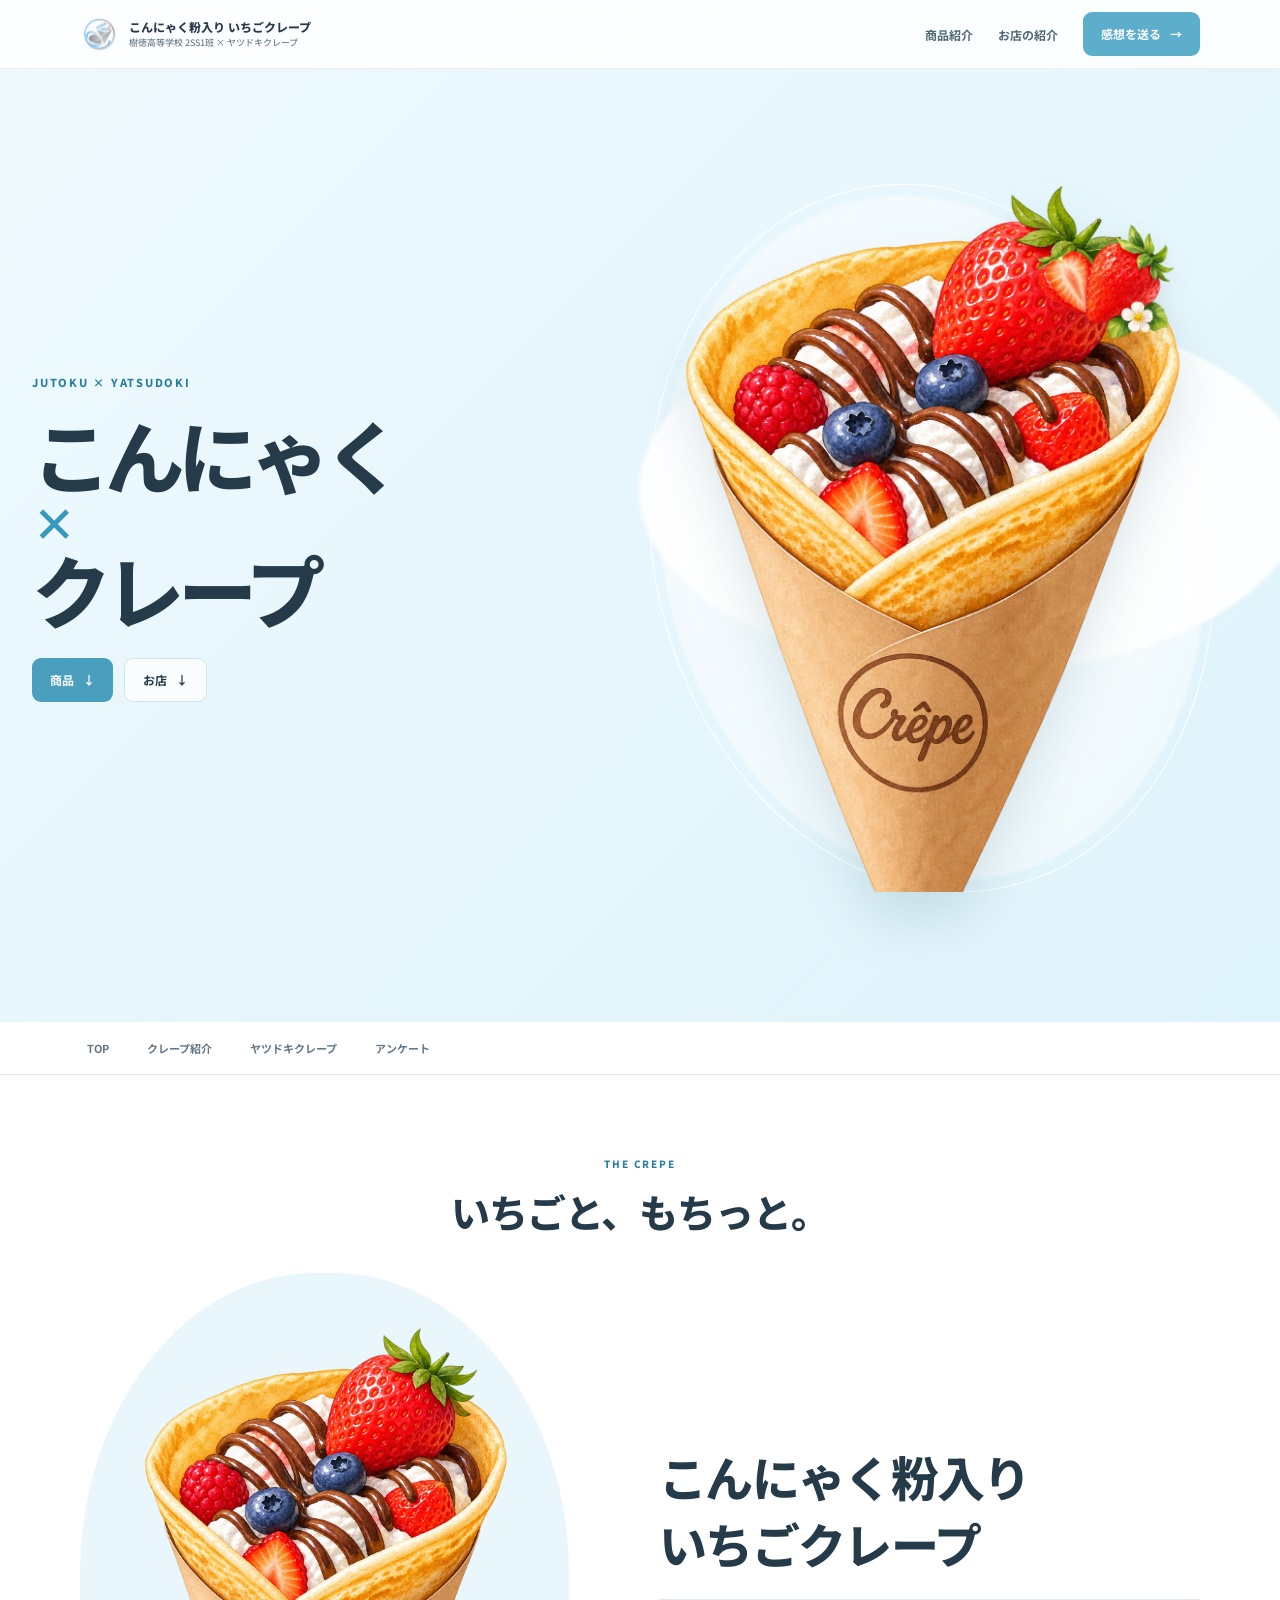
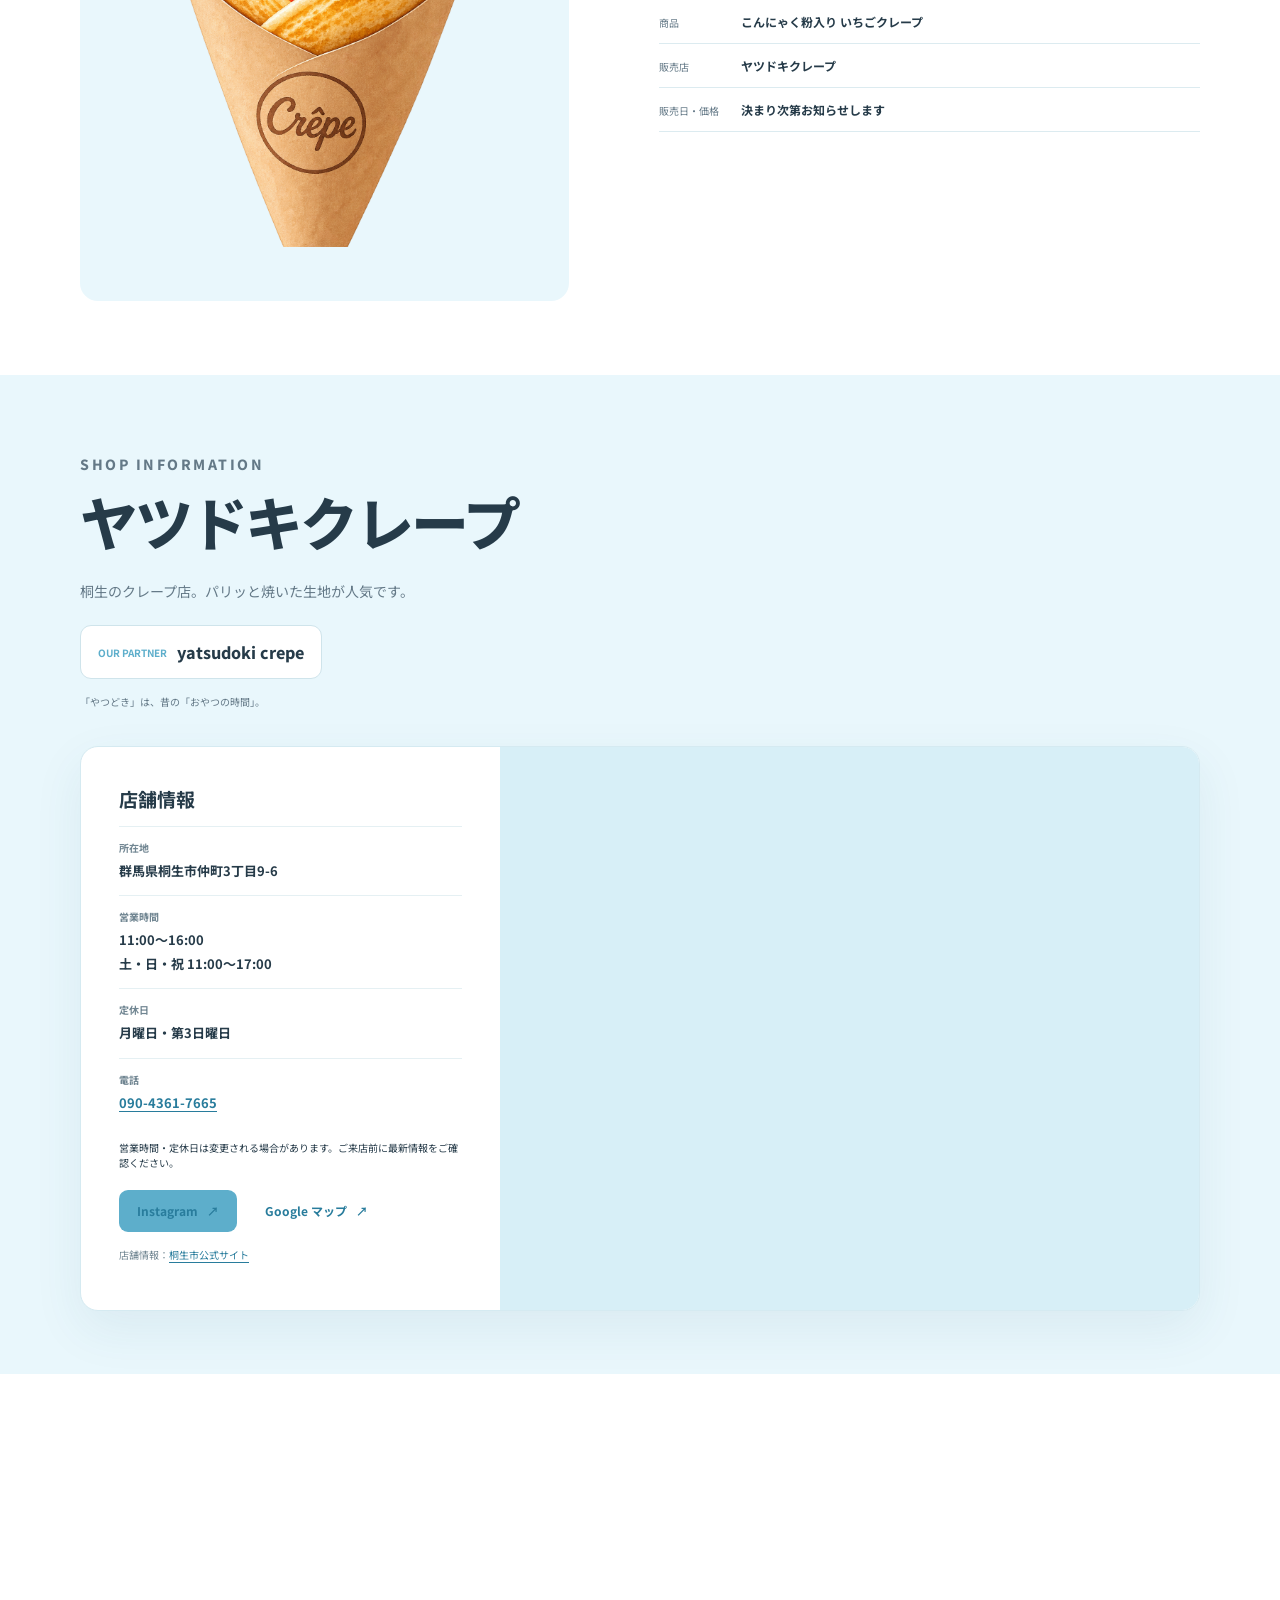
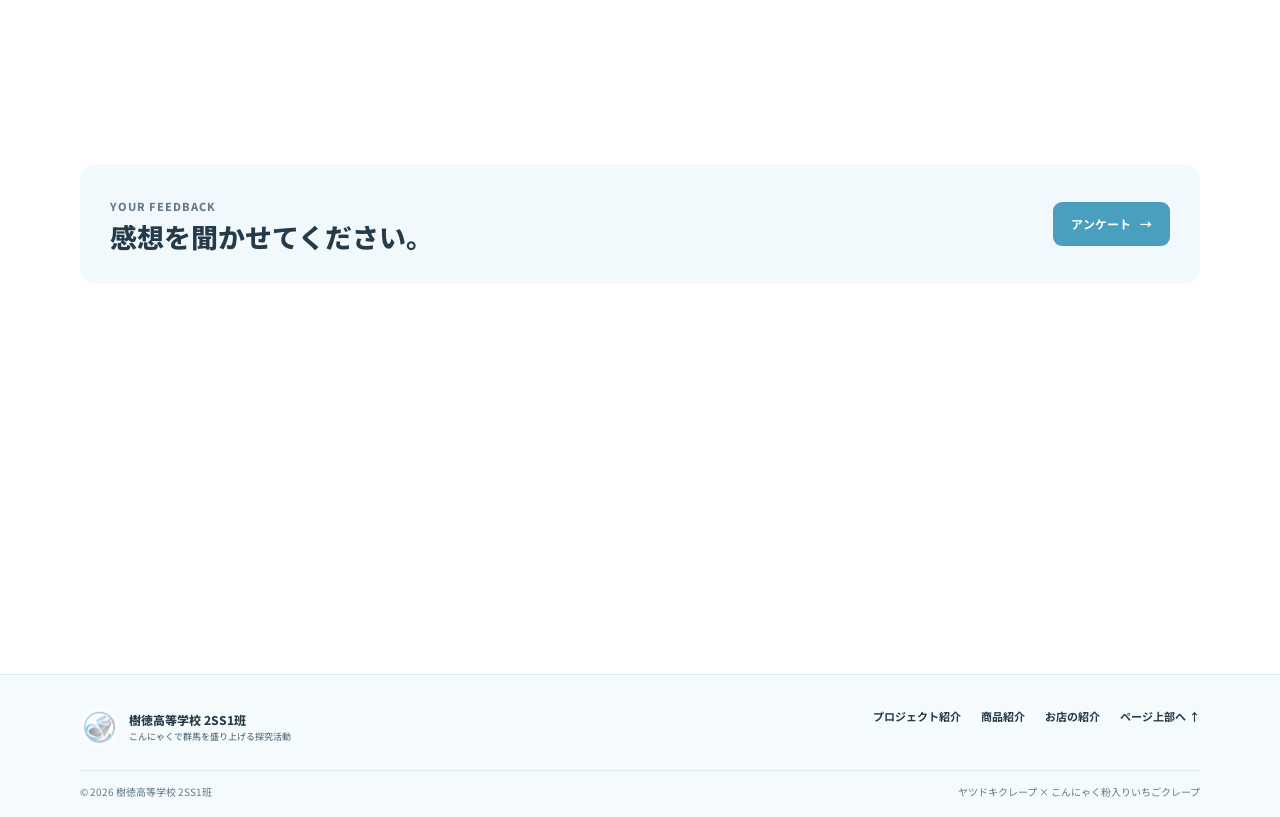
==== product/index.html @ fff98e27 "Publish crepe product page Co-authored-by: Copilot <223556219+Copilot@users.noreply.github.com>" ====
<!DOCTYPE html>
<html lang="ja">
<head>
  <meta charset="UTF-8">
  <meta name="viewport" content="width=device-width, initial-scale=1">
  <meta name="description" content="こんにゃく粉を使った、いちごのクレープをご紹介。ヤツドキクレープと樹徳高等学校2SS1班の取り組みです。">
  <meta name="theme-color" content="#e9f7fc">
  <meta name="color-scheme" content="light">
  <meta property="og:type" content="website">
  <meta property="og:locale" content="ja_JP">
  <meta property="og:title" content="こんにゃく粉入り いちごクレープ｜ヤツドキクレープ">
  <meta property="og:description" content="こんにゃく粉を使った生地と、いちごのクレープ。ヤツドキクレープと樹徳高等学校2SS1班の取り組みをご紹介します。">
  <title>こんにゃく粉入り いちごクレープ｜ヤツドキクレープ</title>
  <link rel="icon" href="../assets/project-emblem.png" type="image/png">
  <link rel="apple-touch-icon" href="../assets/project-emblem.png">
  <link rel="stylesheet" href="../assets/brand.css">
  <style>
    :root {
      --paper: #fff;
      --cream: #f5fbfd;
      --ink: #263b49;
      --muted: #647987;
      --tomato: #5daecb;
      --tomato-dark: #287c9c;
      --tomato-soft: #eff9fc;
      --leaf: #3987a4;
      --leaf-soft: #e5f4f9;
      --sun: #d8f0f8;
      --line: #dcebf0;
      --white: #fff;
      --shadow: 0 12px 36px rgba(37, 92, 113, .08);
    }

    .product-top {
      position: absolute;
      z-index: 20;
      top: 0;
      right: 0;
      left: 0;
      border-bottom: 1px solid rgba(38,59,73,.08);
      background: rgba(255,255,255,.82);
      backdrop-filter: blur(14px);
    }
    .product-top .header-row { min-height: 68px; }
    .product-top .brand-name { color: #263b49; }
    .product-top .brand-sub { color: #718692; }
    .product-top .nav-links a { color: #526a78; }
    .product-top .nav-links .button { color: white; }
    .product-hero {
      min-height: min(790px, 100svh);
      display: grid;
      align-items: center;
      overflow: hidden;
      padding: 95px 0 45px;
      background:
        radial-gradient(ellipse at 76% 43%, rgba(255,255,255,.92) 0 19%, transparent 19.5%),
        radial-gradient(ellipse at 80% 47%, rgba(202,235,246,.7) 0 30%, transparent 30.5%),
        #e9f7fc;
    }
    .hero-inner {
      width: min(1120px, calc(100% - 48px));
      display: grid;
      grid-template-columns: 1fr 1fr;
      align-items: center;
      gap: 48px;
      margin-inline: auto;
    }
    .hero-copy { position: relative; z-index: 1; }
    .hero-eyebrow { margin: 0 0 15px; color: #287c9c; font-size: 11px; font-weight: 800; letter-spacing: .1em; }
    .hero-title { margin: 0; color: #263b49; font-size: clamp(39px, 5.3vw, 64px); font-weight: 800; letter-spacing: -.055em; line-height: 1.28; }
    .hero-title em { color: #e58b98; font-style: normal; }
    .hero-copy-text { max-width: 440px; margin: 17px 0 0; color: #526a78; font-size: 14px; line-height: 2; }
    .hero-actions { display: flex; flex-wrap: wrap; gap: 11px; margin-top: 25px; }
    .hero-actions .button--tomato { background: #4a9fbe; }
    .hero-actions .button--tomato:hover { background: #287c9c; }
    .hero-actions .button--white { border: 1px solid #cfe4eb; background: rgba(255,255,255,.75); }
    .hero-image { position: relative; width: min(100%, 495px); justify-self: end; animation: product-float 5.5s ease-in-out infinite; }
    .hero-image img { width: 100%; filter: drop-shadow(0 20px 24px rgba(46,102,120,.12)); }
    .hero-caption { position: absolute; right: 2%; bottom: 1%; padding: 11px 15px; border: 1px solid rgba(255,255,255,.8); border-radius: 12px; background: rgba(255,255,255,.88); color: #526a78; font-size: 10px; font-weight: 700; }
    @keyframes product-float { 0%,100% { transform: translateY(0); } 50% { transform: translateY(-9px); } }
    .product-nav {
      position: sticky;
      z-index: 15;
      top: 0;
      border-bottom: 1px solid var(--line);
      background: rgba(255,255,255,.94);
      backdrop-filter: blur(12px);
    }
    .product-nav-inner { display: flex; justify-content: center; gap: 24px; overflow-x: auto; scrollbar-width: none; }
    .product-nav-inner::-webkit-scrollbar { display: none; }
    .product-nav a { position: relative; flex: none; padding: 15px 7px; color: #647987; font-size: 11px; font-weight: 700; text-decoration: none; }
    .product-nav a::after { position: absolute; right: 7px; bottom: 0; left: 7px; height: 2px; transform: scaleX(0); background: #5daecb; content: ""; transition: transform .2s ease; }
    .product-nav a:hover { color: #287c9c; }
    .product-nav a:hover::after { transform: scaleX(1); }
    .section-heading { max-width: 720px; margin: 0 auto 34px; text-align: center; }
    .section-heading .section-copy { max-width: 560px; margin-inline: auto; }
    .product-details { display: grid; grid-template-columns: .95fr 1.05fr; align-items: center; gap: 58px; }
    .product-photo {
      padding: 25px;
      border-radius: 46% 46% 18px 18px;
      background: #e9f7fc;
    }
    .product-photo img { width: 100%; }
    .product-text h2 { margin: 0; font-size: clamp(25px, 3.5vw, 37px); font-weight: 800; letter-spacing: -.035em; line-height: 1.5; }
    .product-text p { margin: 13px 0 0; color: var(--muted); font-size: 13px; line-height: 2; }
    .product-points { margin: 22px 0 0; padding: 0; list-style: none; border-top: 1px solid var(--line); }
    .product-points li { display: flex; align-items: baseline; gap: 14px; padding: 13px 0; border-bottom: 1px solid var(--line); }
    .product-points span { width: 68px; flex: none; color: var(--muted); font-size: 10px; }
    .product-points strong { font-size: 12px; font-weight: 700; }
    .shop-section { background: #e9f7fc; }
    .shop-layout { display: grid; grid-template-columns: .8fr 1.2fr; gap: 56px; align-items: center; }
    .shop-mark {
      min-height: 260px;
      display: grid;
      place-content: center;
      border-radius: 20px;
      background: #d7eff7;
      color: #287c9c;
      text-align: center;
    }
    .shop-mark small { font-size: 10px; font-weight: 700; letter-spacing: .12em; }
    .shop-mark strong { margin-top: 9px; font-size: clamp(27px, 4vw, 42px); font-weight: 800; letter-spacing: .02em; }
    .shop-copy h2 { margin: 0; font-size: clamp(25px, 3.5vw, 36px); font-weight: 800; line-height: 1.5; }
    .shop-copy > p { margin: 12px 0 0; color: var(--muted); font-size: 13px; line-height: 2; }
    .shop-name { display: inline-flex; align-items: center; gap: 10px; margin-top: 20px; padding: 14px 17px; border: 1px solid #cfe4eb; border-radius: 11px; background: white; }
    .shop-name span { color: #5daecb; font-size: 10px; font-weight: 700; }
    .shop-name strong { font-size: 16px; font-weight: 800; }
    .shop-note { margin-top: 13px !important; font-size: 10px !important; }
    .survey-section { padding-block: 50px; background: #fff; }
    .survey-banner { display: flex; align-items: center; justify-content: space-between; gap: 24px; padding: 27px 30px; border-radius: 16px; background: #f1f9fc; }
    .survey-banner h2 { margin: 0; font-size: clamp(19px, 3vw, 27px); font-weight: 800; line-height: 1.5; }
    .survey-banner p { margin: 6px 0 0; color: var(--muted); font-size: 11px; line-height: 1.8; }
    .survey-banner .button--tomato { background: #4a9fbe; }
    .survey-banner .button--tomato:hover { background: #287c9c; }
    .product-footer { background: #f5fbfd; }
    @media (max-width: 760px) {
      .product-top { position: absolute; }
      .product-hero { min-height: 0; padding: 110px 0 32px; background: radial-gradient(ellipse at 50% 77%, rgba(255,255,255,.95) 0 22%, transparent 22.5%), #e9f7fc; }
      .hero-inner { width: min(100% - 36px, 590px); grid-template-columns: 1fr; gap: 0; }
      .hero-title { font-size: clamp(39px, 10vw, 57px); }
      .hero-copy-text { font-size: 12px; }
      .hero-image { width: min(82%, 350px); margin: 8px auto -4px; justify-self: center; }
      .hero-caption { right: -5%; bottom: 0; }
      .product-nav-inner { justify-content: flex-start; gap: 12px; }
      .product-nav a { padding-inline: 5px; font-size: 10px; }
      .product-details, .shop-layout { grid-template-columns: 1fr; gap: 27px; }
      .product-photo { width: min(100%, 420px); margin-inline: auto; }
      .shop-mark { min-height: 190px; }
    }
    @media (max-width: 520px) {
      .product-top .nav-links a:not(.button) { display: none; }
      .product-top .nav-links .button { min-height: 38px; padding: 8px 11px; font-size: 10px; }
      .survey-banner { align-items: stretch; flex-direction: column; padding: 22px 18px; }
    }
    @media (prefers-reduced-motion: reduce) {
      .hero-image { animation: none; }
    }
    .product-hero {
      min-height: min(820px, 100svh);
      background:
        radial-gradient(circle at 78% 45%, rgba(255,255,255,.92) 0 23%, transparent 23.2%),
        linear-gradient(135deg, #effaff 0%, #dff3fa 100%);
    }
    .hero-inner { width: min(1240px, calc(100% - 64px)); gap: 30px; }
    .hero-eyebrow { letter-spacing: .18em; }
    .hero-title { font-size: clamp(48px, 7vw, 88px); letter-spacing: -.075em; line-height: 1.18; }
    .hero-title { display: grid; grid-template-columns: repeat(6, 1fr); }
    .hero-title span:first-child { grid-column: 1 / span 5; }
    .hero-title span:nth-child(2) { grid-column: 3 / span 2; justify-self: center; }
    .hero-title span:last-child { grid-column: 2 / span 5; justify-self: end; }
    .hero-title em { color: #3698ba; }
    .hero-copy-text { max-width: 470px; font-size: 15px; }
    .hero-image { width: min(100%, 590px); }
    .hero-caption { right: 0; bottom: 3%; padding: 13px 17px; border-radius: 999px; }
    .product-nav { top: 0; }
    .product-nav-inner { justify-content: flex-start; }
    .product-nav a { padding-block: 18px; }
    .section-heading .kicker,
    .shop-copy .kicker { letter-spacing: .18em; }
    .product-details { gap: clamp(32px, 7vw, 100px); }
    .product-photo { padding: clamp(22px, 5vw, 54px); border-radius: 48% 48% 18px 18px; }
    .product-text h2 { font-size: clamp(32px, 4vw, 48px); line-height: 1.4; }
    .product-text p { font-size: 14px; }
    .shop-section { padding-block: clamp(58px, 9vw, 110px); background: #e9f7fc; }
    .shop-layout { grid-template-columns: 1fr; gap: 34px; align-items: start; }
    .shop-copy { max-width: 760px; }
    .shop-copy h2 { font-size: clamp(34px, 5vw, 58px); letter-spacing: -.05em; }
    .shop-copy > p { max-width: 660px; font-size: 14px; }
    .shop-name { margin-top: 20px; }
    .shop-note { max-width: 700px; }
    .shop-information {
      display: grid;
      grid-template-columns: minmax(250px, .75fr) minmax(0, 1.25fr);
      overflow: hidden;
      border: 1px solid #d5eaf1;
      border-radius: 18px;
      background: #fff;
      box-shadow: 0 18px 50px rgba(37, 92, 113, .08);
    }
    .shop-facts { padding: clamp(22px, 4vw, 38px); }
    .shop-facts h3 { margin: 0 0 14px; font-size: 19px; }
    .shop-facts dl { margin: 0; }
    .shop-facts dl div { padding: 13px 0; border-top: 1px solid #e5f0f3; }
    .shop-facts dt { color: #718692; font-size: 10px; font-weight: 700; }
    .shop-facts dd { margin: 4px 0 0; color: #263b49; font-size: 13px; font-weight: 700; line-height: 1.8; }
    .shop-facts a { color: #287c9c; text-decoration-thickness: 1px; text-underline-offset: 3px; }
    .shop-map { min-height: 380px; background: #d7eff7; }
    .shop-map iframe { width: 100%; height: 100%; min-height: 380px; display: block; border: 0; }
    .shop-links { display: flex; flex-wrap: wrap; gap: 10px; margin-top: 20px; }
    .shop-links .button { min-height: 42px; }
    .shop-source { margin-top: 15px !important; color: #718692 !important; font-size: 10px !important; }
    .shop-source a { color: #287c9c; }
    @media (max-width: 760px) {
      .product-hero { padding: 110px 0 32px; }
      .hero-inner { width: min(100% - 36px, 590px); }
      .hero-title { font-size: clamp(43px, 11vw, 64px); }
      .hero-copy-text { font-size: 13px; }
      .hero-image { width: min(88%, 390px); }
      .shop-information { grid-template-columns: 1fr; }
      .shop-map, .shop-map iframe { min-height: 320px; }
    }
    @media (max-width: 520px) {
      .hero-title { font-size: clamp(39px, 10vw, 54px); }
      .shop-map, .shop-map iframe { min-height: 270px; }
    }
    html {
      scroll-snap-type: y mandatory;
      scroll-behavior: smooth;
    }
    .product-hero,
    #product,
    #shop,
    .survey-section {
      min-height: 100svh;
      scroll-snap-align: start;
      scroll-snap-stop: normal;
    }
    #product,
    #shop,
    .survey-section { scroll-margin-top: 54px; }
    .product-hero { scroll-snap-align: start; }
    .product-hero,
    #product,
    #shop,
    .survey-section {
      display: grid;
      align-content: center;
    }
    .product-hero { padding-block: 100px 55px; }
    #product.section { padding-block: clamp(60px, 8vh, 90px); }
    #shop.shop-section { padding-block: clamp(56px, 7vh, 82px); }
    .survey-section { padding-block: 40px; }
    @media (max-width: 760px) {
      .product-hero { min-height: 100svh; padding-block: 105px 34px; }
      #product.section,
      #shop.shop-section { padding-block: 66px 48px; }
      #product,
      #shop,
      .survey-section { scroll-margin-top: 48px; }
      .survey-section { padding-block: 35px; }
    }
    @media (prefers-reduced-motion: reduce) {
      html { scroll-snap-type: none; }
    }
    .product-hero { min-height: 100svh; padding: 0; }
    .hero-inner { position: relative; width: 100%; height: 100svh; display: block; }
    .hero-copy { position: absolute; inset: 0; }
    .hero-eyebrow { position: absolute; top: 94px; left: 4vw; }
    .hero-title {
      position: absolute;
      inset: 0;
      z-index: 2;
      display: block;
      margin: 0;
      font-size: 0;
      line-height: 1;
      pointer-events: none;
    }
    .hero-title span { position: absolute; white-space: nowrap; }
    .hero-title span:first-child {
      top: 14%;
      left: 5vw;
      color: #263b49;
      font-size: clamp(54px, 6.2vw, 90px);
      letter-spacing: .12em;
      text-shadow: 0 2px 0 #effaff, 2px 0 0 #effaff, 0 -2px 0 #effaff, -2px 0 0 #effaff;
      writing-mode: vertical-rl;
      text-orientation: upright;
    }
    .hero-title span:nth-child(2) {
      bottom: 18%;
      left: 7vw;
      width: clamp(62px, 6vw, 92px);
      aspect-ratio: 1;
      display: grid;
      place-items: center;
      border: 1px solid rgba(255,255,255,.9);
      border-radius: 50%;
      background: rgba(255,255,255,.92);
      box-shadow: 0 12px 35px rgba(37,92,113,.12);
      color: #3698ba;
      font-size: clamp(34px, 3.5vw, 52px);
    }
    .hero-title span:last-child {
      right: 6vw;
      bottom: 6%;
      color: #263b49;
      font-size: clamp(58px, 9vw, 132px);
      letter-spacing: -.08em;
      text-shadow: 0 2px 0 #effaff, 2px 0 0 #effaff, 0 -2px 0 #effaff, -2px 0 0 #effaff;
    }
    .hero-copy-text { display: none; }
    .hero-actions { position: absolute; bottom: 3.5vh; left: 4vw; z-index: 3; margin: 0; }
    .hero-image {
      position: absolute;
      top: 10%;
      right: 7vw;
      z-index: 1;
      width: min(43vw, 48svh, 580px);
      animation-name: product-float-corner;
    }
    .hero-image::before {
      position: absolute;
      inset: 9% 4%;
      border: 1px solid rgba(255,255,255,.9);
      border-radius: 50%;
      background: radial-gradient(ellipse, rgba(255,255,255,.96), rgba(255,255,255,.64) 68%, rgba(255,255,255,0) 69%);
      content: "";
      transform: rotate(-12deg) scale(1.12);
    }
    .hero-image img { position: relative; z-index: 1; transform: rotate(-5deg); filter: drop-shadow(0 26px 26px rgba(46,102,120,.16)); }
    @keyframes product-float-corner {
      0%, 100% { transform: translateY(0); }
      50% { transform: translateY(-9px); }
    }
    @media (max-width: 760px) {
      .hero-inner { width: 100%; height: 100svh; }
      .hero-eyebrow { top: 88px; left: 5vw; }
      .hero-title span:first-child {
        top: 15%;
        left: 5vw;
        font-size: clamp(42px, 9.8vw, 74px);
      }
      .hero-title span:nth-child(2) {
        bottom: 17%;
        left: 6vw;
        width: clamp(52px, 8vw, 68px);
        font-size: 32px;
      }
      .hero-title span:last-child {
        right: 5vw;
        bottom: 6%;
        font-size: clamp(44px, 10vw, 76px);
      }
      .hero-actions { bottom: 3vh; left: 5vw; }
      .hero-image { top: 12%; right: 4vw; width: min(72vw, 46svh, 420px); }
    }
    @media (max-width: 520px) {
      .hero-eyebrow { top: 84px; }
      .hero-title span:first-child { top: 17%; font-size: clamp(40px, 10.8vw, 56px); }
      .hero-title span:nth-child(2) { bottom: 17%; width: 52px; font-size: 26px; }
      .hero-title span:last-child { font-size: clamp(42px, 11vw, 58px); }
      .hero-image { top: 15%; right: 2vw; width: min(76vw, 45svh, 340px); }
    }
    @media (max-height: 520px) and (orientation: landscape) {
      .hero-eyebrow { top: 78px; }
      .hero-title span:first-child { top: 13%; font-size: clamp(30px, 7svh, 44px); }
      .hero-title span:nth-child(2) { bottom: 14%; width: 48px; font-size: 24px; }
      .hero-title span:last-child { bottom: 6%; font-size: clamp(42px, 8vw, 62px); }
      .hero-image { top: 17%; right: 5vw; width: min(34vw, 40svh, 220px); }
    }
    @media (prefers-reduced-motion: reduce) {
      .hero-image { animation: none; }
    }
    .product-hero {
      min-height: 100svh;
      padding: 88px 0 34px;
      background:
        radial-gradient(ellipse at 76% 48%, rgba(255,255,255,.92) 0 24%, transparent 24.5%),
        linear-gradient(135deg, #effaff 0%, #dff3fa 100%);
    }
    .hero-inner {
      width: min(1240px, calc(100% - 64px));
      min-height: calc(100svh - 122px);
      display: grid;
      grid-template-columns: minmax(0, .9fr) minmax(0, 1.1fr);
      align-items: center;
      gap: clamp(24px, 5vw, 72px);
    }
    .hero-copy { position: relative; inset: auto; z-index: 2; }
    .hero-eyebrow { position: static; margin-bottom: 20px; font-size: 11px; letter-spacing: .16em; }
    .hero-title {
      position: static;
      inset: auto;
      display: flex;
      flex-direction: column;
      align-items: flex-start;
      gap: 1px;
      font-size: clamp(48px, 6.2vw, 88px);
      letter-spacing: -.075em;
      line-height: 1.12;
    }
    .hero-title span:first-child,
    .hero-title span:last-child {
      position: static;
      color: #263b49;
      font-size: inherit;
      letter-spacing: inherit;
      text-shadow: none;
      writing-mode: horizontal-tb;
    }
    .hero-title span:nth-child(2) {
      position: static;
      width: auto;
      aspect-ratio: auto;
      display: block;
      border: 0;
      border-radius: 0;
      background: none;
      box-shadow: none;
      color: #3698ba;
      font-size: .56em;
      line-height: 1;
    }
    .hero-title span { position: static; }
    .hero-copy-text { display: block; max-width: 390px; margin-top: 20px; font-size: 13px; }
    .hero-actions { position: static; display: flex; margin-top: 24px; }
    .hero-image {
      position: relative;
      top: auto;
      right: auto;
      width: min(100%, 520px);
      justify-self: center;
      animation-name: product-float;
    }
    .hero-image::before {
      inset: 5% 2%;
      border: 1px solid rgba(255,255,255,.92);
      background: radial-gradient(ellipse, rgba(255,255,255,.92), rgba(255,255,255,.48) 68%, rgba(255,255,255,0) 69%);
    }
    .hero-image img { transform: none; }
    .hero-image .hero-strawberry {
      position: absolute;
      z-index: 2;
      top: 5%;
      right: 3%;
      width: clamp(76px, 15vw, 150px);
      filter: drop-shadow(0 10px 12px rgba(89,80,54,.12));
      transform: rotate(9deg);
      pointer-events: none;
    }
    @media (max-width: 760px) {
      .product-hero { min-height: 100svh; padding: 92px 0 24px; }
      .hero-inner {
        width: min(100% - 36px, 560px);
        min-height: calc(100svh - 116px);
        grid-template-columns: 1fr;
        grid-template-rows: auto minmax(0, 1fr);
        align-content: center;
        gap: 4px;
      }
      .hero-copy { align-self: end; }
      .hero-eyebrow { margin-bottom: 10px; font-size: 9px; }
      .hero-title {
        display: flex;
        flex-direction: row;
        align-items: baseline;
        gap: .12em;
        font-size: clamp(34px, 7.6vw, 54px);
        line-height: 1.2;
      }
      .hero-title span { position: static; white-space: nowrap; }
      .hero-title span:first-child,
      .hero-title span:last-child {
        font-size: inherit;
        letter-spacing: -.075em;
        text-shadow: none;
        writing-mode: horizontal-tb;
        text-orientation: mixed;
      }
      .hero-title span:nth-child(2) {
        width: auto;
        aspect-ratio: auto;
        display: block;
        border: 0;
        border-radius: 0;
        background: none;
        box-shadow: none;
        font-size: .62em;
        line-height: 1;
      }
      .hero-copy-text { display: none; }
      .hero-actions { gap: 8px; margin-top: 13px; }
      .hero-actions .button { min-height: 38px; padding: 8px 13px; }
      .hero-image { width: min(72vw, 46svh, 370px); align-self: center; }
      .hero-image .hero-strawberry { top: 7%; right: 1%; width: clamp(64px, 20vw, 108px); }
    }
    @media (max-width: 520px) {
      .product-hero { padding-block: 88px 20px; }
      .hero-inner { width: min(100% - 30px, 430px); min-height: calc(100svh - 108px); gap: 0; }
      .hero-title { font-size: clamp(28px, 8.5vw, 43px); }
      .hero-image { width: min(77vw, 43svh, 320px); }
      .hero-image .hero-strawberry { top: 7%; right: 0; width: clamp(58px, 19vw, 88px); }
    }
    @media (max-height: 520px) and (orientation: landscape) {
      .product-hero { padding-block: 78px 16px; }
      .hero-inner { min-height: calc(100svh - 94px); grid-template-columns: .85fr 1.15fr; grid-template-rows: auto; gap: 20px; }
      .hero-title { flex-direction: column; font-size: clamp(32px, 7svh, 52px); }
      .hero-eyebrow { margin-bottom: 9px; }
      .hero-copy-text { display: none; }
      .hero-actions { margin-top: 12px; }
      .hero-image { width: min(34vw, 50svh, 230px); }
      .hero-image .hero-strawberry { width: clamp(54px, 13svh, 78px); }
    }
    @media (prefers-reduced-motion: reduce) {
      .hero-image { animation: none; }
    }
  </style>
  <script>if (!window.matchMedia('(prefers-reduced-motion: reduce)').matches) document.documentElement.classList.add('has-motion');</script>
</head>
<body id="top">
  <a class="skip-link" href="#main">本文へスキップ</a>
  <header class="product-top">
    <div class="wrap header-row">
      <a class="brand" href="../" aria-label="プロジェクトサイトへ戻る">
        <img class="brand-stamp" src="../assets/project-emblem.png" alt="" aria-hidden="true">
        <span class="brand-copy"><span class="brand-name">こんにゃく粉入り いちごクレープ</span><span class="brand-sub">樹徳高等学校 2SS1班 × ヤツドキクレープ</span></span>
      </a>
      <nav class="nav-links" aria-label="メインナビゲーション">
        <a href="#product">商品紹介</a>
        <a href="#shop">お店の紹介</a>
        <a class="button button--tomato" href="../survey/">感想を送る <span aria-hidden="true">→</span></a>
      </nav>
    </div>
  </header>

  <main id="main">
    <section class="product-hero" aria-labelledby="product-title">
      <div class="hero-inner">
        <div class="hero-copy reveal">
          <p class="hero-eyebrow">JUTOKU × YATSUDOKI</p>
          <h1 class="hero-title" id="product-title"><span>こんにゃく</span><span>×</span><span>クレープ</span></h1>
          <div class="hero-actions"><a class="button button--tomato" href="#product">商品 <span aria-hidden="true">↓</span></a><a class="button button--white" href="#shop">お店 <span aria-hidden="true">↓</span></a></div>
        </div>
        <div class="hero-image reveal">
          <img src="../assets/product-crepe.png" alt="いちごやベリーをたっぷりのせたクレープのイラスト">
          <img class="hero-strawberry" src="../assets/strawberry-illustration.png" alt="" aria-hidden="true">
        </div>
      </div>
    </section>

    <nav class="product-nav" aria-label="商品ページ内ナビゲーション">
      <div class="wrap product-nav-inner"><a href="#top">TOP</a><a href="#product">クレープ紹介</a><a href="#shop">ヤツドキクレープ</a><a href="../survey/">アンケート</a></div>
    </nav>

    <section class="section section--white" id="product">
      <div class="wrap">
        <div class="section-heading reveal"><p class="kicker">THE CREPE</p><h2 class="section-title">いちごと、もちっと。</h2></div>
        <div class="product-details">
          <div class="product-photo reveal"><img src="../assets/product-crepe.png" alt="いちごやベリーをたっぷりのせたクレープのイラスト"></div>
          <div class="product-text reveal">
            <h2>こんにゃく粉入り<br>いちごクレープ</h2>
            <ul class="product-points">
              <li><span>商品</span><strong>こんにゃく粉入り いちごクレープ</strong></li>
              <li><span>販売店</span><strong>ヤツドキクレープ</strong></li>
              <li><span>販売日・価格</span><strong>決まり次第お知らせします</strong></li>
            </ul>
          </div>
        </div>
      </div>
    </section>

    <section class="section shop-section" id="shop">
      <div class="wrap shop-layout">
        <div class="shop-copy reveal">
          <p class="kicker">SHOP INFORMATION</p>
          <h2>ヤツドキクレープ</h2>
          <p>桐生のクレープ店。パリッと焼いた生地が人気です。</p>
          <div class="shop-name"><span>OUR PARTNER</span><strong>yatsudoki crepe</strong></div>
          <p class="shop-note">「やつどき」は、昔の「おやつの時間」。</p>
        </div>
        <div class="shop-information reveal">
          <div class="shop-facts">
            <h3>店舗情報</h3>
            <dl>
              <div><dt>所在地</dt><dd>群馬県桐生市仲町3丁目9-6</dd></div>
              <div><dt>営業時間</dt><dd>11:00〜16:00<br>土・日・祝 11:00〜17:00</dd></div>
              <div><dt>定休日</dt><dd>月曜日・第3日曜日</dd></div>
              <div><dt>電話</dt><dd><a href="tel:09043617665">090-4361-7665</a></dd></div>
            </dl>
            <p class="shop-note">営業時間・定休日は変更される場合があります。ご来店前に最新情報をご確認ください。</p>
            <div class="shop-links">
              <a class="button button--tomato" href="https://www.instagram.com/yatsudoki_crepe/" target="_blank" rel="noopener noreferrer">Instagram <span aria-hidden="true">↗</span></a>
              <a class="button button--white" href="https://maps.google.com/maps?q=36.40764669585682,139.33880172847205" target="_blank" rel="noopener noreferrer">Google マップ <span aria-hidden="true">↗</span></a>
            </div>
            <p class="shop-source">店舗情報：<a href="https://www.city.kiryu.lg.jp/sangyou/kinyu/1018809/1024524.html" target="_blank" rel="noopener noreferrer">桐生市公式サイト</a></p>
          </div>
          <div class="shop-map">
            <iframe title="ヤツドキクレープの地図（群馬県桐生市仲町3丁目9-6）" src="https://maps.google.com/maps?q=36.40764669585682%2C139.33880172847205&z=16&output=embed" loading="lazy" referrerpolicy="no-referrer-when-downgrade" allowfullscreen></iframe>
          </div>
        </div>
      </div>
    </section>

    <section class="survey-section">
      <div class="wrap">
        <div class="survey-banner reveal">
          <div><p class="kicker">YOUR FEEDBACK</p><h2>感想を聞かせてください。</h2></div>
          <a class="button button--tomato" href="../survey/">アンケート <span aria-hidden="true">→</span></a>
        </div>
      </div>
    </section>
  </main>

  <footer class="site-footer product-footer">
    <div class="wrap">
      <div class="footer-row">
        <a class="brand" href="../"><img class="brand-stamp" src="../assets/project-emblem.png" alt="" aria-hidden="true"><span class="brand-copy"><span class="brand-name">樹徳高等学校 2SS1班</span><span class="brand-sub">こんにゃくで群馬を盛り上げる探究活動</span></span></a>
        <nav class="footer-nav" aria-label="フッターナビゲーション"><a href="../">プロジェクト紹介</a><a href="#product">商品紹介</a><a href="#shop">お店の紹介</a><a href="#top">ページ上部へ ↑</a></nav>
      </div>
      <div class="footer-note"><span>© 2026 樹徳高等学校 2SS1班</span><span>ヤツドキクレープ × こんにゃく粉入りいちごクレープ</span></div>
    </div>
  </footer>
  <script src="../assets/brand.js" defer></script>
</body>
</html>
---- assets/brand.css ----
@import url("https://fonts.googleapis.com/css2?family=Noto+Sans+JP:wght@400;500;600;700;800&display=swap");

:root {
  color-scheme: light;
  --paper: #fffdf8;
  --cream: #fbf5e9;
  --ink: #292a27;
  --muted: #6d6d66;
  --tomato: #e85c43;
  --tomato-dark: #c84933;
  --tomato-soft: #fff0eb;
  --leaf: #557a56;
  --leaf-soft: #eef3eb;
  --sun: #f4c85a;
  --line: #e9e4da;
  --white: #fff;
  --shadow: 0 12px 32px rgba(48, 41, 28, .07);
  font-family: "Noto Sans JP", "Yu Gothic", sans-serif;
  color: var(--ink);
  background: var(--paper);
  font-synthesis: none;
  text-rendering: optimizeLegibility;
  -webkit-font-smoothing: antialiased;
  -moz-osx-font-smoothing: grayscale;
}

* { box-sizing: border-box; }
html { scroll-behavior: smooth; }
body { min-width: 320px; margin: 0; }
img, svg { display: block; max-width: 100%; }
a { color: inherit; }
button, input, textarea { font: inherit; }
button, a { -webkit-tap-highlight-color: transparent; }
button { color: inherit; }
::selection { color: var(--ink); background: #f8df98; }
:focus-visible { outline: 3px solid #285e9a; outline-offset: 3px; }
[hidden] { display: none !important; }
[id] { scroll-margin-top: 88px; }

.wrap { width: min(1120px, calc(100% - 48px)); margin-inline: auto; }
.skip-link {
  position: fixed;
  z-index: 100;
  top: 10px;
  left: 10px;
  padding: 11px 16px;
  transform: translateY(-160%);
  border-radius: 8px;
  background: var(--sun);
  font-weight: 700;
}
.skip-link:focus { transform: none; }
.top-strip {
  padding: 7px 12px;
  background: var(--leaf);
  color: white;
  font-size: 10px;
  font-weight: 700;
  letter-spacing: .06em;
  text-align: center;
}
.site-header {
  position: sticky;
  z-index: 20;
  top: 0;
  border-bottom: 1px solid var(--line);
  background: rgba(255, 253, 248, .94);
  backdrop-filter: blur(12px);
}
.header-row {
  min-height: 72px;
  display: flex;
  align-items: center;
  justify-content: space-between;
  gap: 20px;
}
.brand { display: inline-flex; align-items: center; gap: 10px; text-decoration: none; }
.brand-stamp {
  width: 39px;
  height: 39px;
  flex: none;
  border-radius: 50%;
  object-fit: contain;
}
.brand-copy { line-height: 1.3; }
.brand-name { display: block; font-size: 12px; font-weight: 800; }
.brand-sub { display: block; margin-top: 3px; color: var(--muted); font-size: 9px; font-weight: 500; }
.nav-links { display: flex; align-items: center; gap: 25px; }
.nav-links a { font-size: 12px; font-weight: 700; text-decoration: none; }
.nav-links a:not(.button):hover { color: var(--tomato-dark); }
.button {
  min-height: 44px;
  display: inline-flex;
  align-items: center;
  justify-content: center;
  gap: 9px;
  padding: 10px 18px;
  border: 0;
  border-radius: 9px;
  box-shadow: none;
  cursor: pointer;
  font-size: 12px;
  font-weight: 700;
  line-height: 1.5;
  text-align: center;
  text-decoration: none;
  transition: background-color 160ms ease, color 160ms ease, transform 160ms ease;
}
.button:hover { transform: translateY(-1px); }
.button:active { transform: translateY(0); }
.button--tomato { background: var(--tomato); color: white; }
.button--tomato:hover { background: var(--tomato-dark); }
.button--sun { background: var(--sun); color: var(--ink); }
.button--white { background: var(--white); color: var(--ink); }
.button--leaf { background: var(--leaf); color: white; }

.section { padding-block: 76px; }
.section--white { background: var(--paper); }
.section--green { background: var(--leaf); color: white; }
.section--sun { background: var(--cream); }
.section-head { max-width: 690px; margin-bottom: 32px; }
.kicker {
  display: inline-flex;
  align-items: center;
  gap: 8px;
  margin: 0 0 12px;
  color: var(--tomato-dark);
  font-size: 10px;
  font-weight: 800;
  letter-spacing: .08em;
}
.section--green .kicker { color: #f4d77e; }
.section-title {
  margin: 0;
  font-size: clamp(26px, 4vw, 39px);
  font-weight: 800;
  letter-spacing: -.025em;
  line-height: 1.45;
}
.section-copy { margin: 13px 0 0; color: var(--muted); font-size: 13px; line-height: 1.95; }
.section--green .section-copy { color: #eff3ea; }
.pill {
  display: inline-flex;
  align-items: center;
  gap: 7px;
  padding: 7px 11px;
  border: 1px solid var(--line);
  border-radius: 999px;
  background: var(--white);
  font-size: 10px;
  font-weight: 700;
}
.pill--tomato { border-color: #f3c3b9; background: var(--tomato-soft); color: var(--tomato-dark); }
.pill--leaf { border-color: #d3e1cf; background: var(--leaf-soft); color: #416247; }
.pill--sun { border-color: #ead9aa; background: #fff7dd; color: #67511c; }

.site-footer { padding: 33px 0 18px; border-top: 1px solid var(--line); background: var(--cream); }
.footer-row { display: flex; justify-content: space-between; gap: 25px; }
.footer-nav { display: flex; flex-wrap: wrap; gap: 12px 20px; }
.footer-nav a { font-size: 11px; font-weight: 700; text-decoration: none; }
.footer-note {
  display: flex;
  justify-content: space-between;
  gap: 15px;
  margin-top: 23px;
  padding-top: 13px;
  border-top: 1px solid var(--line);
  color: var(--muted);
  font-size: 10px;
}
.reveal { opacity: 1; transform: none; }
.has-motion .reveal { opacity: 0; transform: translateY(16px); }
.has-motion .reveal.is-visible { opacity: 1; transform: none; transition: opacity .55s ease, transform .55s cubic-bezier(.2,.7,.25,1); }

@media (max-width: 700px) {
  .wrap { width: min(100% - 30px, 1120px); }
  .header-row { min-height: 65px; }
  .nav-links { gap: 11px; }
  .nav-links a:not(.button) { display: none; }
  .nav-links .button { min-height: 39px; padding: 8px 13px; font-size: 11px; }
  .section { padding-block: 55px; }
  .footer-row { flex-direction: column; }
}
@media (prefers-reduced-motion: reduce) {
  html { scroll-behavior: auto; }
  *, *::before, *::after { transition-duration: .01ms !important; animation-duration: .01ms !important; }
  .has-motion .reveal { opacity: 1; transform: none; }
}
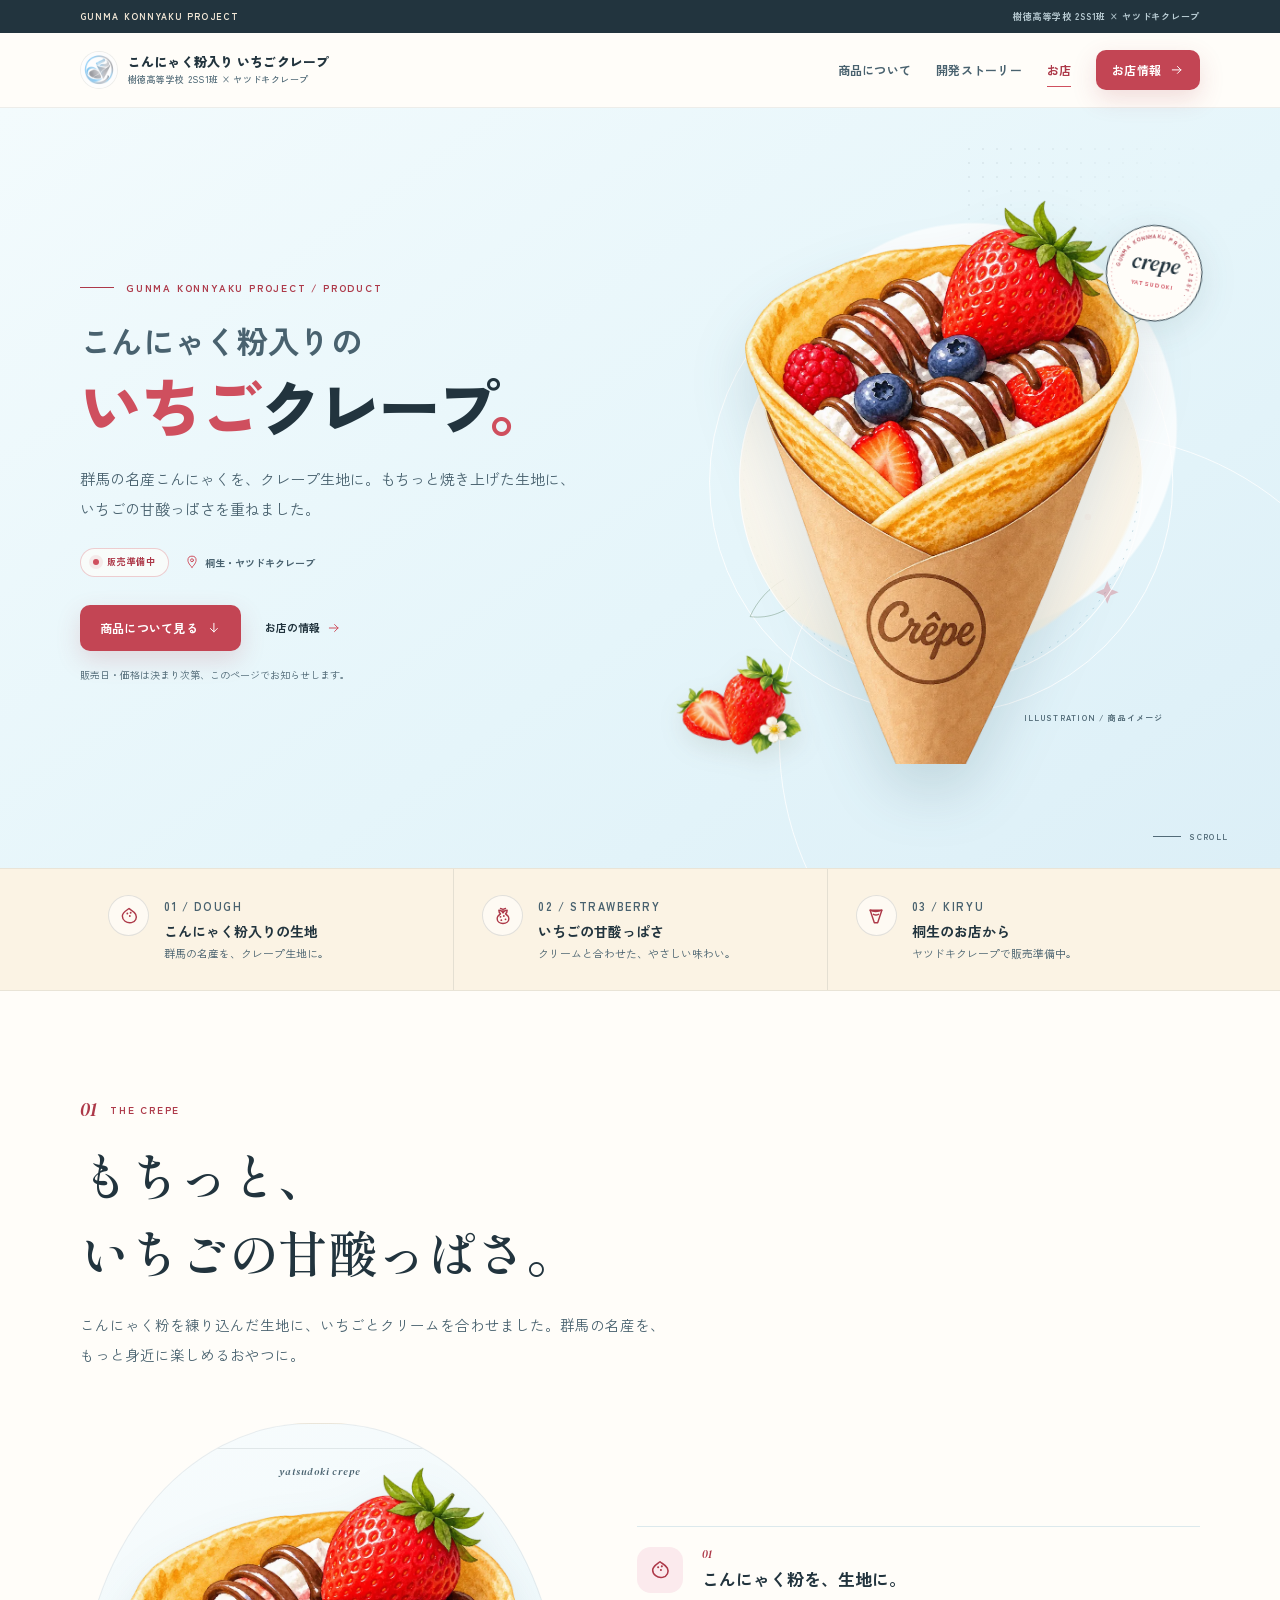
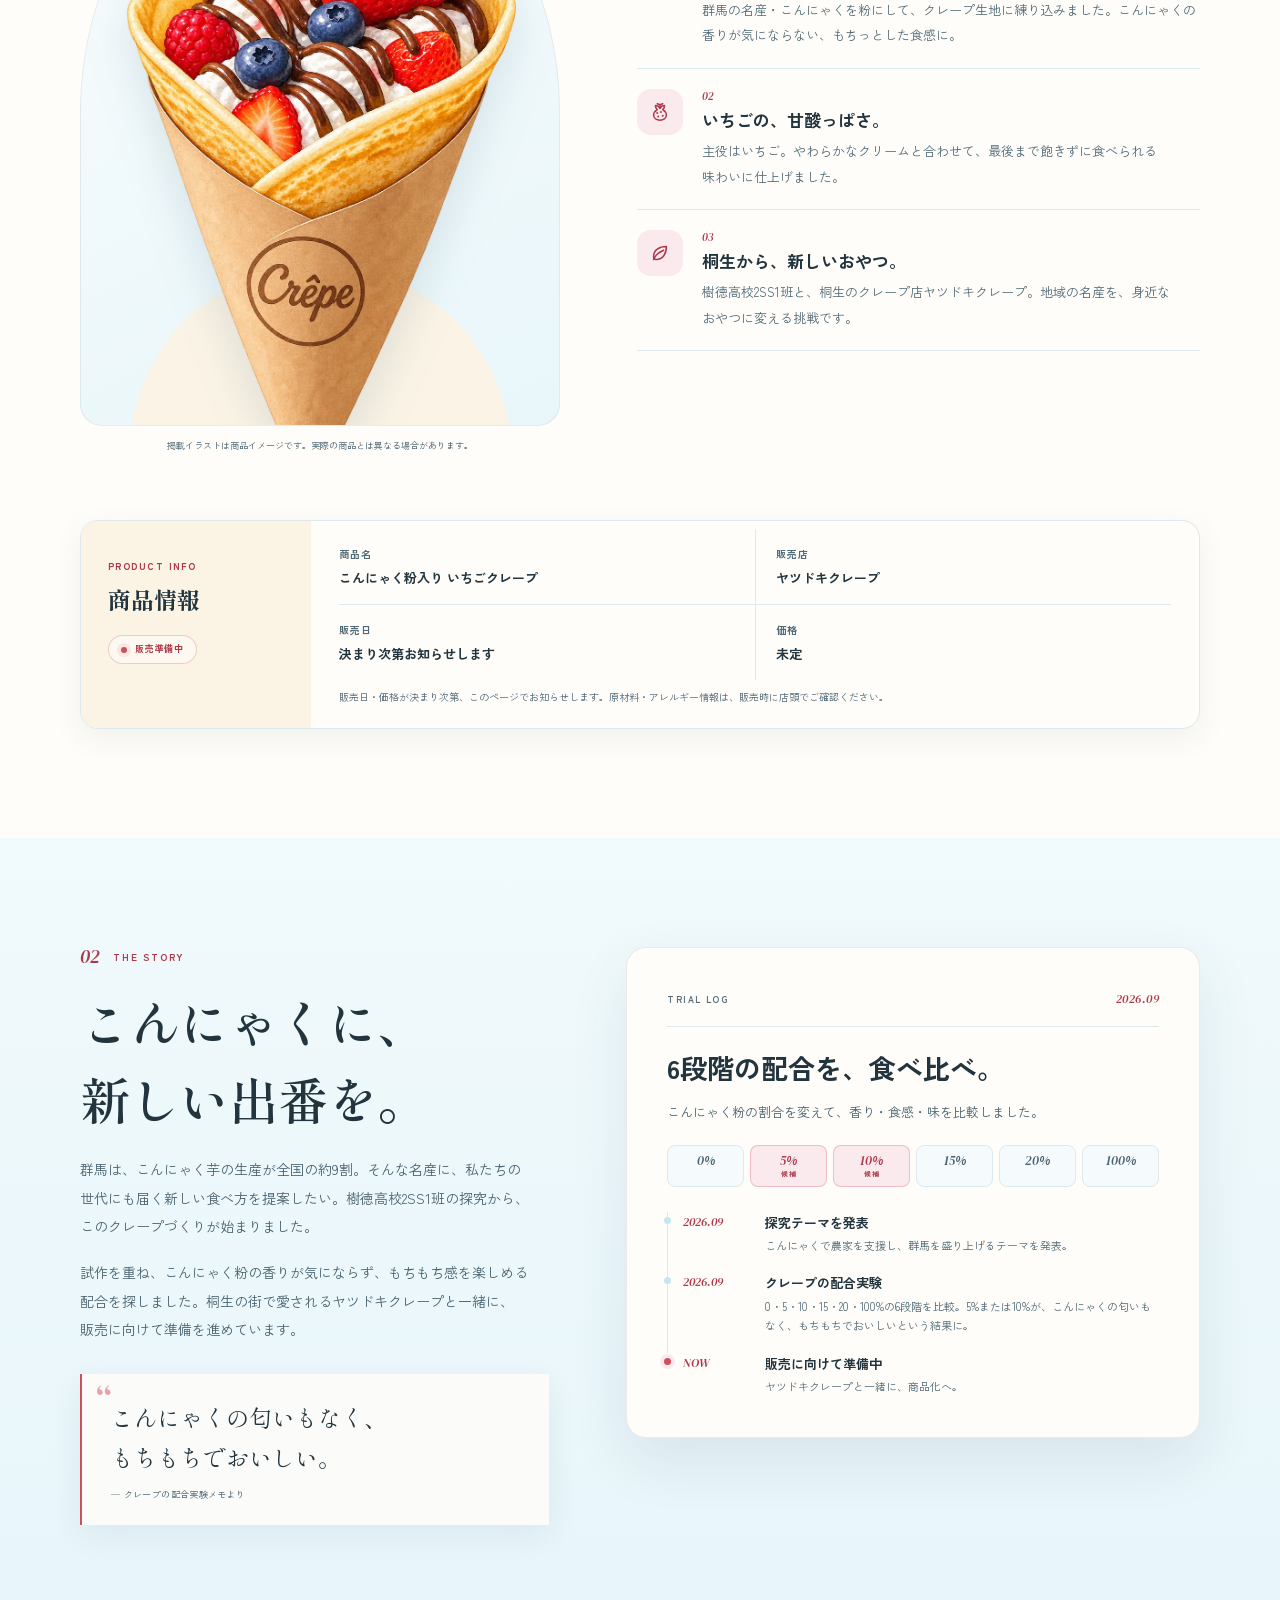
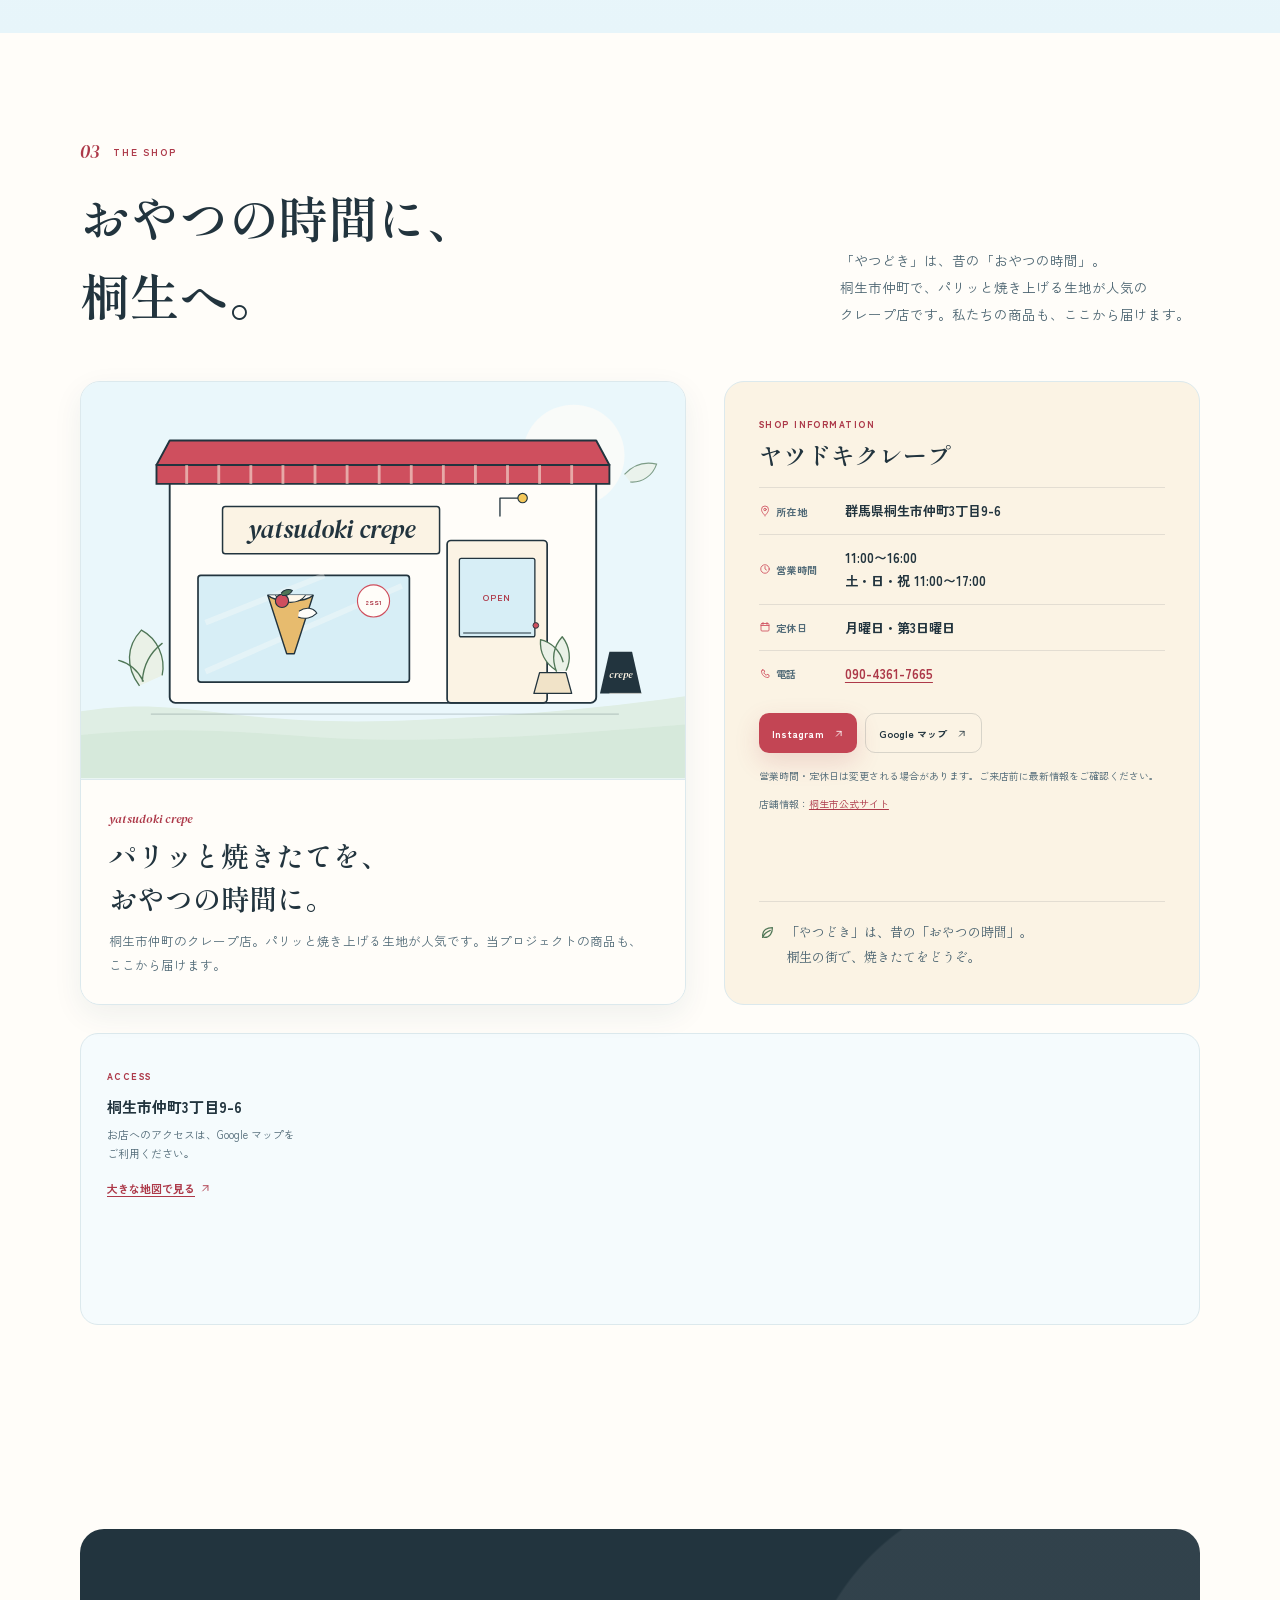
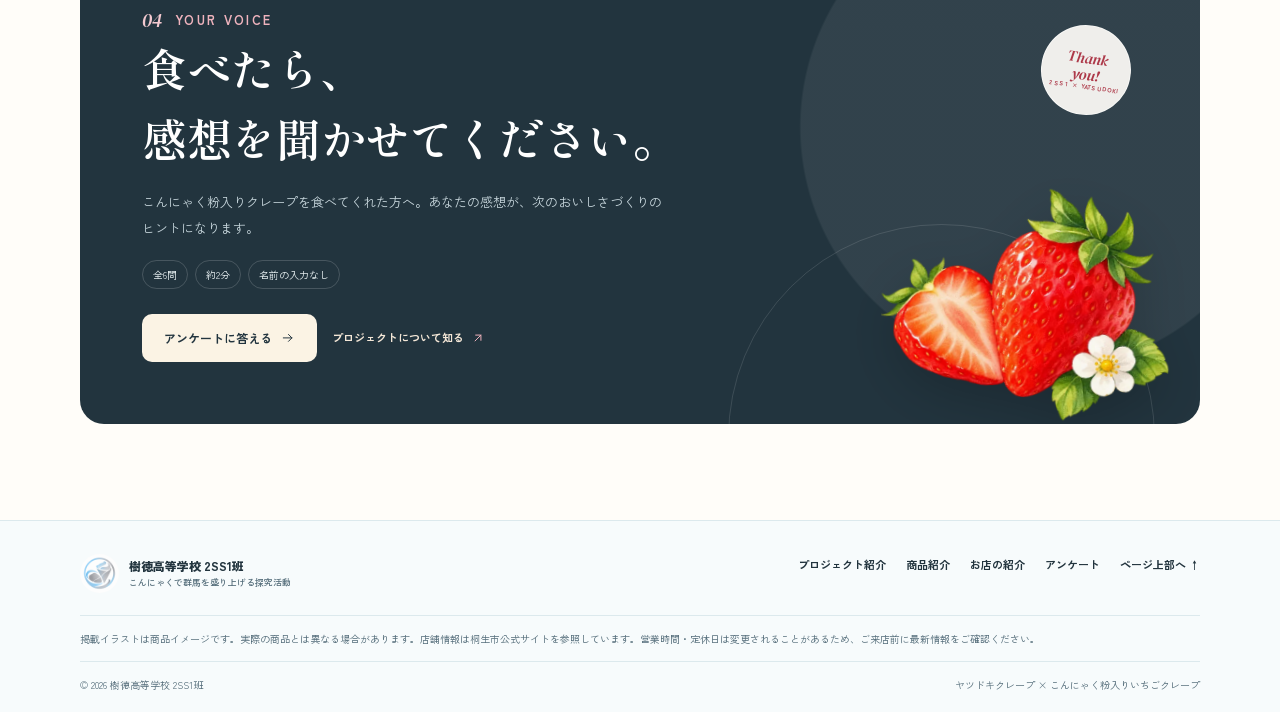
==== commit 36341ec4: "修正" ====
--- a/product/index.html
+++ b/product/index.html
@@ -3,610 +3,339 @@
 <head>
   <meta charset="UTF-8">
   <meta name="viewport" content="width=device-width, initial-scale=1">
-  <meta name="description" content="こんにゃく粉を使った、いちごのクレープをご紹介。ヤツドキクレープと樹徳高等学校2SS1班の取り組みです。">
-  <meta name="theme-color" content="#e9f7fc">
+  <meta name="description" content="群馬の名産こんにゃく粉を練り込んだ、いちごのクレープ。桐生のヤツドキクレープと樹徳高校2SS1班が、販売に向けて準備中です。商品の特徴、開発ストーリー、店舗情報をご紹介します。">
+  <meta name="theme-color" content="#eaf7fb">
   <meta name="color-scheme" content="light">
+  <meta name="format-detection" content="telephone=no">
   <meta property="og:type" content="website">
   <meta property="og:locale" content="ja_JP">
+  <meta property="og:site_name" content="群馬こんにゃくプロジェクト">
   <meta property="og:title" content="こんにゃく粉入り いちごクレープ｜ヤツドキクレープ">
-  <meta property="og:description" content="こんにゃく粉を使った生地と、いちごのクレープ。ヤツドキクレープと樹徳高等学校2SS1班の取り組みをご紹介します。">
-  <title>こんにゃく粉入り いちごクレープ｜ヤツドキクレープ</title>
+  <meta property="og:description" content="群馬の名産こんにゃく粉を練り込んだ、いちごのクレープ。桐生のヤツドキクレープと樹徳高校2SS1班が、販売に向けて準備中です。">
+  <title>こんにゃく粉入り いちごクレープ｜ヤツドキクレープ × 樹徳高校2SS1班</title>
+  <link rel="preconnect" href="https://fonts.googleapis.com">
+  <link rel="preconnect" href="https://fonts.gstatic.com" crossorigin>
+  <link rel="preload" as="image" href="../assets/product-crepe.webp" type="image/webp">
   <link rel="icon" href="../assets/project-emblem.png" type="image/png">
   <link rel="apple-touch-icon" href="../assets/project-emblem.png">
   <link rel="stylesheet" href="../assets/brand.css">
-  <style>
-    :root {
-      --paper: #fff;
-      --cream: #f5fbfd;
-      --ink: #263b49;
-      --muted: #647987;
-      --tomato: #5daecb;
-      --tomato-dark: #287c9c;
-      --tomato-soft: #eff9fc;
-      --leaf: #3987a4;
-      --leaf-soft: #e5f4f9;
-      --sun: #d8f0f8;
-      --line: #dcebf0;
-      --white: #fff;
-      --shadow: 0 12px 36px rgba(37, 92, 113, .08);
-    }
-
-    .product-top {
-      position: absolute;
-      z-index: 20;
-      top: 0;
-      right: 0;
-      left: 0;
-      border-bottom: 1px solid rgba(38,59,73,.08);
-      background: rgba(255,255,255,.82);
-      backdrop-filter: blur(14px);
-    }
-    .product-top .header-row { min-height: 68px; }
-    .product-top .brand-name { color: #263b49; }
-    .product-top .brand-sub { color: #718692; }
-    .product-top .nav-links a { color: #526a78; }
-    .product-top .nav-links .button { color: white; }
-    .product-hero {
-      min-height: min(790px, 100svh);
-      display: grid;
-      align-items: center;
-      overflow: hidden;
-      padding: 95px 0 45px;
-      background:
-        radial-gradient(ellipse at 76% 43%, rgba(255,255,255,.92) 0 19%, transparent 19.5%),
-        radial-gradient(ellipse at 80% 47%, rgba(202,235,246,.7) 0 30%, transparent 30.5%),
-        #e9f7fc;
-    }
-    .hero-inner {
-      width: min(1120px, calc(100% - 48px));
-      display: grid;
-      grid-template-columns: 1fr 1fr;
-      align-items: center;
-      gap: 48px;
-      margin-inline: auto;
-    }
-    .hero-copy { position: relative; z-index: 1; }
-    .hero-eyebrow { margin: 0 0 15px; color: #287c9c; font-size: 11px; font-weight: 800; letter-spacing: .1em; }
-    .hero-title { margin: 0; color: #263b49; font-size: clamp(39px, 5.3vw, 64px); font-weight: 800; letter-spacing: -.055em; line-height: 1.28; }
-    .hero-title em { color: #e58b98; font-style: normal; }
-    .hero-copy-text { max-width: 440px; margin: 17px 0 0; color: #526a78; font-size: 14px; line-height: 2; }
-    .hero-actions { display: flex; flex-wrap: wrap; gap: 11px; margin-top: 25px; }
-    .hero-actions .button--tomato { background: #4a9fbe; }
-    .hero-actions .button--tomato:hover { background: #287c9c; }
-    .hero-actions .button--white { border: 1px solid #cfe4eb; background: rgba(255,255,255,.75); }
-    .hero-image { position: relative; width: min(100%, 495px); justify-self: end; animation: product-float 5.5s ease-in-out infinite; }
-    .hero-image img { width: 100%; filter: drop-shadow(0 20px 24px rgba(46,102,120,.12)); }
-    .hero-caption { position: absolute; right: 2%; bottom: 1%; padding: 11px 15px; border: 1px solid rgba(255,255,255,.8); border-radius: 12px; background: rgba(255,255,255,.88); color: #526a78; font-size: 10px; font-weight: 700; }
-    @keyframes product-float { 0%,100% { transform: translateY(0); } 50% { transform: translateY(-9px); } }
-    .product-nav {
-      position: sticky;
-      z-index: 15;
-      top: 0;
-      border-bottom: 1px solid var(--line);
-      background: rgba(255,255,255,.94);
-      backdrop-filter: blur(12px);
-    }
-    .product-nav-inner { display: flex; justify-content: center; gap: 24px; overflow-x: auto; scrollbar-width: none; }
-    .product-nav-inner::-webkit-scrollbar { display: none; }
-    .product-nav a { position: relative; flex: none; padding: 15px 7px; color: #647987; font-size: 11px; font-weight: 700; text-decoration: none; }
-    .product-nav a::after { position: absolute; right: 7px; bottom: 0; left: 7px; height: 2px; transform: scaleX(0); background: #5daecb; content: ""; transition: transform .2s ease; }
-    .product-nav a:hover { color: #287c9c; }
-    .product-nav a:hover::after { transform: scaleX(1); }
-    .section-heading { max-width: 720px; margin: 0 auto 34px; text-align: center; }
-    .section-heading .section-copy { max-width: 560px; margin-inline: auto; }
-    .product-details { display: grid; grid-template-columns: .95fr 1.05fr; align-items: center; gap: 58px; }
-    .product-photo {
-      padding: 25px;
-      border-radius: 46% 46% 18px 18px;
-      background: #e9f7fc;
-    }
-    .product-photo img { width: 100%; }
-    .product-text h2 { margin: 0; font-size: clamp(25px, 3.5vw, 37px); font-weight: 800; letter-spacing: -.035em; line-height: 1.5; }
-    .product-text p { margin: 13px 0 0; color: var(--muted); font-size: 13px; line-height: 2; }
-    .product-points { margin: 22px 0 0; padding: 0; list-style: none; border-top: 1px solid var(--line); }
-    .product-points li { display: flex; align-items: baseline; gap: 14px; padding: 13px 0; border-bottom: 1px solid var(--line); }
-    .product-points span { width: 68px; flex: none; color: var(--muted); font-size: 10px; }
-    .product-points strong { font-size: 12px; font-weight: 700; }
-    .shop-section { background: #e9f7fc; }
-    .shop-layout { display: grid; grid-template-columns: .8fr 1.2fr; gap: 56px; align-items: center; }
-    .shop-mark {
-      min-height: 260px;
-      display: grid;
-      place-content: center;
-      border-radius: 20px;
-      background: #d7eff7;
-      color: #287c9c;
-      text-align: center;
-    }
-    .shop-mark small { font-size: 10px; font-weight: 700; letter-spacing: .12em; }
-    .shop-mark strong { margin-top: 9px; font-size: clamp(27px, 4vw, 42px); font-weight: 800; letter-spacing: .02em; }
-    .shop-copy h2 { margin: 0; font-size: clamp(25px, 3.5vw, 36px); font-weight: 800; line-height: 1.5; }
-    .shop-copy > p { margin: 12px 0 0; color: var(--muted); font-size: 13px; line-height: 2; }
-    .shop-name { display: inline-flex; align-items: center; gap: 10px; margin-top: 20px; padding: 14px 17px; border: 1px solid #cfe4eb; border-radius: 11px; background: white; }
-    .shop-name span { color: #5daecb; font-size: 10px; font-weight: 700; }
-    .shop-name strong { font-size: 16px; font-weight: 800; }
-    .shop-note { margin-top: 13px !important; font-size: 10px !important; }
-    .survey-section { padding-block: 50px; background: #fff; }
-    .survey-banner { display: flex; align-items: center; justify-content: space-between; gap: 24px; padding: 27px 30px; border-radius: 16px; background: #f1f9fc; }
-    .survey-banner h2 { margin: 0; font-size: clamp(19px, 3vw, 27px); font-weight: 800; line-height: 1.5; }
-    .survey-banner p { margin: 6px 0 0; color: var(--muted); font-size: 11px; line-height: 1.8; }
-    .survey-banner .button--tomato { background: #4a9fbe; }
-    .survey-banner .button--tomato:hover { background: #287c9c; }
-    .product-footer { background: #f5fbfd; }
-    @media (max-width: 760px) {
-      .product-top { position: absolute; }
-      .product-hero { min-height: 0; padding: 110px 0 32px; background: radial-gradient(ellipse at 50% 77%, rgba(255,255,255,.95) 0 22%, transparent 22.5%), #e9f7fc; }
-      .hero-inner { width: min(100% - 36px, 590px); grid-template-columns: 1fr; gap: 0; }
-      .hero-title { font-size: clamp(39px, 10vw, 57px); }
-      .hero-copy-text { font-size: 12px; }
-      .hero-image { width: min(82%, 350px); margin: 8px auto -4px; justify-self: center; }
-      .hero-caption { right: -5%; bottom: 0; }
-      .product-nav-inner { justify-content: flex-start; gap: 12px; }
-      .product-nav a { padding-inline: 5px; font-size: 10px; }
-      .product-details, .shop-layout { grid-template-columns: 1fr; gap: 27px; }
-      .product-photo { width: min(100%, 420px); margin-inline: auto; }
-      .shop-mark { min-height: 190px; }
-    }
-    @media (max-width: 520px) {
-      .product-top .nav-links a:not(.button) { display: none; }
-      .product-top .nav-links .button { min-height: 38px; padding: 8px 11px; font-size: 10px; }
-      .survey-banner { align-items: stretch; flex-direction: column; padding: 22px 18px; }
-    }
-    @media (prefers-reduced-motion: reduce) {
-      .hero-image { animation: none; }
-    }
-    .product-hero {
-      min-height: min(820px, 100svh);
-      background:
-        radial-gradient(circle at 78% 45%, rgba(255,255,255,.92) 0 23%, transparent 23.2%),
-        linear-gradient(135deg, #effaff 0%, #dff3fa 100%);
-    }
-    .hero-inner { width: min(1240px, calc(100% - 64px)); gap: 30px; }
-    .hero-eyebrow { letter-spacing: .18em; }
-    .hero-title { font-size: clamp(48px, 7vw, 88px); letter-spacing: -.075em; line-height: 1.18; }
-    .hero-title { display: grid; grid-template-columns: repeat(6, 1fr); }
-    .hero-title span:first-child { grid-column: 1 / span 5; }
-    .hero-title span:nth-child(2) { grid-column: 3 / span 2; justify-self: center; }
-    .hero-title span:last-child { grid-column: 2 / span 5; justify-self: end; }
-    .hero-title em { color: #3698ba; }
-    .hero-copy-text { max-width: 470px; font-size: 15px; }
-    .hero-image { width: min(100%, 590px); }
-    .hero-caption { right: 0; bottom: 3%; padding: 13px 17px; border-radius: 999px; }
-    .product-nav { top: 0; }
-    .product-nav-inner { justify-content: flex-start; }
-    .product-nav a { padding-block: 18px; }
-    .section-heading .kicker,
-    .shop-copy .kicker { letter-spacing: .18em; }
-    .product-details { gap: clamp(32px, 7vw, 100px); }
-    .product-photo { padding: clamp(22px, 5vw, 54px); border-radius: 48% 48% 18px 18px; }
-    .product-text h2 { font-size: clamp(32px, 4vw, 48px); line-height: 1.4; }
-    .product-text p { font-size: 14px; }
-    .shop-section { padding-block: clamp(58px, 9vw, 110px); background: #e9f7fc; }
-    .shop-layout { grid-template-columns: 1fr; gap: 34px; align-items: start; }
-    .shop-copy { max-width: 760px; }
-    .shop-copy h2 { font-size: clamp(34px, 5vw, 58px); letter-spacing: -.05em; }
-    .shop-copy > p { max-width: 660px; font-size: 14px; }
-    .shop-name { margin-top: 20px; }
-    .shop-note { max-width: 700px; }
-    .shop-information {
-      display: grid;
-      grid-template-columns: minmax(250px, .75fr) minmax(0, 1.25fr);
-      overflow: hidden;
-      border: 1px solid #d5eaf1;
-      border-radius: 18px;
-      background: #fff;
-      box-shadow: 0 18px 50px rgba(37, 92, 113, .08);
-    }
-    .shop-facts { padding: clamp(22px, 4vw, 38px); }
-    .shop-facts h3 { margin: 0 0 14px; font-size: 19px; }
-    .shop-facts dl { margin: 0; }
-    .shop-facts dl div { padding: 13px 0; border-top: 1px solid #e5f0f3; }
-    .shop-facts dt { color: #718692; font-size: 10px; font-weight: 700; }
-    .shop-facts dd { margin: 4px 0 0; color: #263b49; font-size: 13px; font-weight: 700; line-height: 1.8; }
-    .shop-facts a { color: #287c9c; text-decoration-thickness: 1px; text-underline-offset: 3px; }
-    .shop-map { min-height: 380px; background: #d7eff7; }
-    .shop-map iframe { width: 100%; height: 100%; min-height: 380px; display: block; border: 0; }
-    .shop-links { display: flex; flex-wrap: wrap; gap: 10px; margin-top: 20px; }
-    .shop-links .button { min-height: 42px; }
-    .shop-source { margin-top: 15px !important; color: #718692 !important; font-size: 10px !important; }
-    .shop-source a { color: #287c9c; }
-    @media (max-width: 760px) {
-      .product-hero { padding: 110px 0 32px; }
-      .hero-inner { width: min(100% - 36px, 590px); }
-      .hero-title { font-size: clamp(43px, 11vw, 64px); }
-      .hero-copy-text { font-size: 13px; }
-      .hero-image { width: min(88%, 390px); }
-      .shop-information { grid-template-columns: 1fr; }
-      .shop-map, .shop-map iframe { min-height: 320px; }
-    }
-    @media (max-width: 520px) {
-      .hero-title { font-size: clamp(39px, 10vw, 54px); }
-      .shop-map, .shop-map iframe { min-height: 270px; }
-    }
-    html {
-      scroll-snap-type: y mandatory;
-      scroll-behavior: smooth;
-    }
-    .product-hero,
-    #product,
-    #shop,
-    .survey-section {
-      min-height: 100svh;
-      scroll-snap-align: start;
-      scroll-snap-stop: normal;
-    }
-    #product,
-    #shop,
-    .survey-section { scroll-margin-top: 54px; }
-    .product-hero { scroll-snap-align: start; }
-    .product-hero,
-    #product,
-    #shop,
-    .survey-section {
-      display: grid;
-      align-content: center;
-    }
-    .product-hero { padding-block: 100px 55px; }
-    #product.section { padding-block: clamp(60px, 8vh, 90px); }
-    #shop.shop-section { padding-block: clamp(56px, 7vh, 82px); }
-    .survey-section { padding-block: 40px; }
-    @media (max-width: 760px) {
-      .product-hero { min-height: 100svh; padding-block: 105px 34px; }
-      #product.section,
-      #shop.shop-section { padding-block: 66px 48px; }
-      #product,
-      #shop,
-      .survey-section { scroll-margin-top: 48px; }
-      .survey-section { padding-block: 35px; }
-    }
-    @media (prefers-reduced-motion: reduce) {
-      html { scroll-snap-type: none; }
-    }
-    .product-hero { min-height: 100svh; padding: 0; }
-    .hero-inner { position: relative; width: 100%; height: 100svh; display: block; }
-    .hero-copy { position: absolute; inset: 0; }
-    .hero-eyebrow { position: absolute; top: 94px; left: 4vw; }
-    .hero-title {
-      position: absolute;
-      inset: 0;
-      z-index: 2;
-      display: block;
-      margin: 0;
-      font-size: 0;
-      line-height: 1;
-      pointer-events: none;
-    }
-    .hero-title span { position: absolute; white-space: nowrap; }
-    .hero-title span:first-child {
-      top: 14%;
-      left: 5vw;
-      color: #263b49;
-      font-size: clamp(54px, 6.2vw, 90px);
-      letter-spacing: .12em;
-      text-shadow: 0 2px 0 #effaff, 2px 0 0 #effaff, 0 -2px 0 #effaff, -2px 0 0 #effaff;
-      writing-mode: vertical-rl;
-      text-orientation: upright;
-    }
-    .hero-title span:nth-child(2) {
-      bottom: 18%;
-      left: 7vw;
-      width: clamp(62px, 6vw, 92px);
-      aspect-ratio: 1;
-      display: grid;
-      place-items: center;
-      border: 1px solid rgba(255,255,255,.9);
-      border-radius: 50%;
-      background: rgba(255,255,255,.92);
-      box-shadow: 0 12px 35px rgba(37,92,113,.12);
-      color: #3698ba;
-      font-size: clamp(34px, 3.5vw, 52px);
-    }
-    .hero-title span:last-child {
-      right: 6vw;
-      bottom: 6%;
-      color: #263b49;
-      font-size: clamp(58px, 9vw, 132px);
-      letter-spacing: -.08em;
-      text-shadow: 0 2px 0 #effaff, 2px 0 0 #effaff, 0 -2px 0 #effaff, -2px 0 0 #effaff;
-    }
-    .hero-copy-text { display: none; }
-    .hero-actions { position: absolute; bottom: 3.5vh; left: 4vw; z-index: 3; margin: 0; }
-    .hero-image {
-      position: absolute;
-      top: 10%;
-      right: 7vw;
-      z-index: 1;
-      width: min(43vw, 48svh, 580px);
-      animation-name: product-float-corner;
-    }
-    .hero-image::before {
-      position: absolute;
-      inset: 9% 4%;
-      border: 1px solid rgba(255,255,255,.9);
-      border-radius: 50%;
-      background: radial-gradient(ellipse, rgba(255,255,255,.96), rgba(255,255,255,.64) 68%, rgba(255,255,255,0) 69%);
-      content: "";
-      transform: rotate(-12deg) scale(1.12);
-    }
-    .hero-image img { position: relative; z-index: 1; transform: rotate(-5deg); filter: drop-shadow(0 26px 26px rgba(46,102,120,.16)); }
-    @keyframes product-float-corner {
-      0%, 100% { transform: translateY(0); }
-      50% { transform: translateY(-9px); }
-    }
-    @media (max-width: 760px) {
-      .hero-inner { width: 100%; height: 100svh; }
-      .hero-eyebrow { top: 88px; left: 5vw; }
-      .hero-title span:first-child {
-        top: 15%;
-        left: 5vw;
-        font-size: clamp(42px, 9.8vw, 74px);
-      }
-      .hero-title span:nth-child(2) {
-        bottom: 17%;
-        left: 6vw;
-        width: clamp(52px, 8vw, 68px);
-        font-size: 32px;
-      }
-      .hero-title span:last-child {
-        right: 5vw;
-        bottom: 6%;
-        font-size: clamp(44px, 10vw, 76px);
-      }
-      .hero-actions { bottom: 3vh; left: 5vw; }
-      .hero-image { top: 12%; right: 4vw; width: min(72vw, 46svh, 420px); }
-    }
-    @media (max-width: 520px) {
-      .hero-eyebrow { top: 84px; }
-      .hero-title span:first-child { top: 17%; font-size: clamp(40px, 10.8vw, 56px); }
-      .hero-title span:nth-child(2) { bottom: 17%; width: 52px; font-size: 26px; }
-      .hero-title span:last-child { font-size: clamp(42px, 11vw, 58px); }
-      .hero-image { top: 15%; right: 2vw; width: min(76vw, 45svh, 340px); }
-    }
-    @media (max-height: 520px) and (orientation: landscape) {
-      .hero-eyebrow { top: 78px; }
-      .hero-title span:first-child { top: 13%; font-size: clamp(30px, 7svh, 44px); }
-      .hero-title span:nth-child(2) { bottom: 14%; width: 48px; font-size: 24px; }
-      .hero-title span:last-child { bottom: 6%; font-size: clamp(42px, 8vw, 62px); }
-      .hero-image { top: 17%; right: 5vw; width: min(34vw, 40svh, 220px); }
-    }
-    @media (prefers-reduced-motion: reduce) {
-      .hero-image { animation: none; }
-    }
-    .product-hero {
-      min-height: 100svh;
-      padding: 88px 0 34px;
-      background:
-        radial-gradient(ellipse at 76% 48%, rgba(255,255,255,.92) 0 24%, transparent 24.5%),
-        linear-gradient(135deg, #effaff 0%, #dff3fa 100%);
-    }
-    .hero-inner {
-      width: min(1240px, calc(100% - 64px));
-      min-height: calc(100svh - 122px);
-      display: grid;
-      grid-template-columns: minmax(0, .9fr) minmax(0, 1.1fr);
-      align-items: center;
-      gap: clamp(24px, 5vw, 72px);
-    }
-    .hero-copy { position: relative; inset: auto; z-index: 2; }
-    .hero-eyebrow { position: static; margin-bottom: 20px; font-size: 11px; letter-spacing: .16em; }
-    .hero-title {
-      position: static;
-      inset: auto;
-      display: flex;
-      flex-direction: column;
-      align-items: flex-start;
-      gap: 1px;
-      font-size: clamp(48px, 6.2vw, 88px);
-      letter-spacing: -.075em;
-      line-height: 1.12;
-    }
-    .hero-title span:first-child,
-    .hero-title span:last-child {
-      position: static;
-      color: #263b49;
-      font-size: inherit;
-      letter-spacing: inherit;
-      text-shadow: none;
-      writing-mode: horizontal-tb;
-    }
-    .hero-title span:nth-child(2) {
-      position: static;
-      width: auto;
-      aspect-ratio: auto;
-      display: block;
-      border: 0;
-      border-radius: 0;
-      background: none;
-      box-shadow: none;
-      color: #3698ba;
-      font-size: .56em;
-      line-height: 1;
-    }
-    .hero-title span { position: static; }
-    .hero-copy-text { display: block; max-width: 390px; margin-top: 20px; font-size: 13px; }
-    .hero-actions { position: static; display: flex; margin-top: 24px; }
-    .hero-image {
-      position: relative;
-      top: auto;
-      right: auto;
-      width: min(100%, 520px);
-      justify-self: center;
-      animation-name: product-float;
-    }
-    .hero-image::before {
-      inset: 5% 2%;
-      border: 1px solid rgba(255,255,255,.92);
-      background: radial-gradient(ellipse, rgba(255,255,255,.92), rgba(255,255,255,.48) 68%, rgba(255,255,255,0) 69%);
-    }
-    .hero-image img { transform: none; }
-    .hero-image .hero-strawberry {
-      position: absolute;
-      z-index: 2;
-      top: 5%;
-      right: 3%;
-      width: clamp(76px, 15vw, 150px);
-      filter: drop-shadow(0 10px 12px rgba(89,80,54,.12));
-      transform: rotate(9deg);
-      pointer-events: none;
-    }
-    @media (max-width: 760px) {
-      .product-hero { min-height: 100svh; padding: 92px 0 24px; }
-      .hero-inner {
-        width: min(100% - 36px, 560px);
-        min-height: calc(100svh - 116px);
-        grid-template-columns: 1fr;
-        grid-template-rows: auto minmax(0, 1fr);
-        align-content: center;
-        gap: 4px;
-      }
-      .hero-copy { align-self: end; }
-      .hero-eyebrow { margin-bottom: 10px; font-size: 9px; }
-      .hero-title {
-        display: flex;
-        flex-direction: row;
-        align-items: baseline;
-        gap: .12em;
-        font-size: clamp(34px, 7.6vw, 54px);
-        line-height: 1.2;
-      }
-      .hero-title span { position: static; white-space: nowrap; }
-      .hero-title span:first-child,
-      .hero-title span:last-child {
-        font-size: inherit;
-        letter-spacing: -.075em;
-        text-shadow: none;
-        writing-mode: horizontal-tb;
-        text-orientation: mixed;
-      }
-      .hero-title span:nth-child(2) {
-        width: auto;
-        aspect-ratio: auto;
-        display: block;
-        border: 0;
-        border-radius: 0;
-        background: none;
-        box-shadow: none;
-        font-size: .62em;
-        line-height: 1;
-      }
-      .hero-copy-text { display: none; }
-      .hero-actions { gap: 8px; margin-top: 13px; }
-      .hero-actions .button { min-height: 38px; padding: 8px 13px; }
-      .hero-image { width: min(72vw, 46svh, 370px); align-self: center; }
-      .hero-image .hero-strawberry { top: 7%; right: 1%; width: clamp(64px, 20vw, 108px); }
-    }
-    @media (max-width: 520px) {
-      .product-hero { padding-block: 88px 20px; }
-      .hero-inner { width: min(100% - 30px, 430px); min-height: calc(100svh - 108px); gap: 0; }
-      .hero-title { font-size: clamp(28px, 8.5vw, 43px); }
-      .hero-image { width: min(77vw, 43svh, 320px); }
-      .hero-image .hero-strawberry { top: 7%; right: 0; width: clamp(58px, 19vw, 88px); }
-    }
-    @media (max-height: 520px) and (orientation: landscape) {
-      .product-hero { padding-block: 78px 16px; }
-      .hero-inner { min-height: calc(100svh - 94px); grid-template-columns: .85fr 1.15fr; grid-template-rows: auto; gap: 20px; }
-      .hero-title { flex-direction: column; font-size: clamp(32px, 7svh, 52px); }
-      .hero-eyebrow { margin-bottom: 9px; }
-      .hero-copy-text { display: none; }
-      .hero-actions { margin-top: 12px; }
-      .hero-image { width: min(34vw, 50svh, 230px); }
-      .hero-image .hero-strawberry { width: clamp(54px, 13svh, 78px); }
-    }
-    @media (prefers-reduced-motion: reduce) {
-      .hero-image { animation: none; }
-    }
-  </style>
+  <link rel="stylesheet" href="../assets/product.css">
   <script>if (!window.matchMedia('(prefers-reduced-motion: reduce)').matches) document.documentElement.classList.add('has-motion');</script>
 </head>
 <body id="top">
   <a class="skip-link" href="#main">本文へスキップ</a>
-  <header class="product-top">
+
+  <svg xmlns="http://www.w3.org/2000/svg" class="svg-sprite" aria-hidden="true">
+    <symbol id="i-arrow-right" viewBox="0 0 24 24"><path d="M4 12h15M13 6l6 6-6 6"/></symbol>
+    <symbol id="i-arrow-down" viewBox="0 0 24 24"><path d="M12 4v15M6 13l6 6 6-6"/></symbol>
+    <symbol id="i-arrow-up-right" viewBox="0 0 24 24"><path d="M7 17 17 7M8 7h9v9"/></symbol>
+    <symbol id="i-pin" viewBox="0 0 24 24"><path d="M12 21s7-6.1 7-12A7 7 0 0 0 5 9c0 5.9 7 12 7 12Z"/><circle cx="12" cy="9" r="2.5"/></symbol>
+    <symbol id="i-clock" viewBox="0 0 24 24"><circle cx="12" cy="12" r="8.5"/><path d="M12 7v5l3 2"/></symbol>
+    <symbol id="i-calendar" viewBox="0 0 24 24"><rect x="4" y="5" width="16" height="15" rx="2"/><path d="M8 3v4M16 3v4M4 9h16"/></symbol>
+    <symbol id="i-phone" viewBox="0 0 24 24"><path d="M7 4h3l1.5 4-2 1.5a13 13 0 0 0 5 5l1.5-2 4 1.5v3c0 1-.8 2-2 2C10.7 19 5 13.3 5 6c0-1.2.8-2 2-2Z"/></symbol>
+    <symbol id="i-instagram" viewBox="0 0 24 24"><rect x="3.5" y="3.5" width="17" height="17" rx="5"/><circle cx="12" cy="12" r="4"/><circle cx="17.2" cy="6.8" r="1" fill="currentColor" stroke="none"/></symbol>
+    <symbol id="i-map" viewBox="0 0 24 24"><path d="m3 6 6-2 6 2 6-2v14l-6 2-6-2-6 2V6Z"/><path d="M9 4v14M15 6v14"/></symbol>
+    <symbol id="i-leaf" viewBox="0 0 24 24"><path d="M19 5C11 5 5 9 5 16c0 2 1 3 3 3 7 0 11-6 11-14Z"/><path d="M5 19c2-5 6-8 11-10"/></symbol>
+    <symbol id="i-konnyaku" viewBox="0 0 24 24"><path d="M12 3c2 2 6 3 8 7 2 4 0 9-5 10-6 1-11-3-11-8 0-4 4-6 8-9Z"/><path d="M10 9h.01M14 8h.01M13 12h.01" stroke-width="2.3"/></symbol>
+    <symbol id="i-crepe" viewBox="0 0 24 24"><path d="M5 5h14l-5 15H10L5 5Z"/><path d="M5 5c3 2 10 2 14 0M9 10c2 1 4 1 6 0"/></symbol>
+    <symbol id="i-strawberry" viewBox="0 0 24 24"><path d="M12 8c-1-2-3-3-5-3 0 2 .8 3.4 2 4.4C7 10.7 5 13 5 15.4 5 19 8.4 21 12 21s7-2 7-5.6c0-2.4-2-4.7-4-6 1.2-1 2-2.4 2-4.4-2 0-4 1-5 3Z"/><path d="M12 8V4M9 3l3 1 3-1"/><path d="M9 13h.01M13 12h.01M15 16h.01M10 17h.01" stroke-width="2.2"/></symbol>
+    <symbol id="i-sparkle" viewBox="0 0 24 24"><path d="M12 3c.5 5 4 8.5 9 9-5 .5-8.5 4-9 9-.5-5-4-8.5-9-9 5-.5 8.5-4 9-9Z"/></symbol>
+  </svg>
+
+  <div class="top-strip">
+    <div class="wrap top-strip-inner">
+      <span>GUNMA KONNYAKU PROJECT</span>
+      <span class="top-strip-note">樹徳高等学校 2SS1班 × ヤツドキクレープ</span>
+    </div>
+  </div>
+
+  <header class="site-header product-header">
     <div class="wrap header-row">
       <a class="brand" href="../" aria-label="プロジェクトサイトへ戻る">
         <img class="brand-stamp" src="../assets/project-emblem.png" alt="" aria-hidden="true">
-        <span class="brand-copy"><span class="brand-name">こんにゃく粉入り いちごクレープ</span><span class="brand-sub">樹徳高等学校 2SS1班 × ヤツドキクレープ</span></span>
+        <span class="brand-copy"><span class="brand-name"><span class="brand-name-prefix">こんにゃく粉入り </span>いちごクレープ</span><span class="brand-sub">樹徳高等学校 2SS1班 × ヤツドキクレープ</span></span>
       </a>
-      <nav class="nav-links" aria-label="メインナビゲーション">
-        <a href="#product">商品紹介</a>
-        <a href="#shop">お店の紹介</a>
-        <a class="button button--tomato" href="../survey/">感想を送る <span aria-hidden="true">→</span></a>
+      <nav class="nav-links product-nav" aria-label="メインナビゲーション">
+        <a href="#product">商品について</a>
+        <a href="#story">開発ストーリー</a>
+        <a href="#shop">お店</a>
+        <a class="button button--primary button--small" href="#shop" aria-label="お店情報を見る"><span class="button-label-long">お店情報</span><span class="button-label-short">お店</span> <svg class="icon" aria-hidden="true"><use href="#i-arrow-right"></use></svg></a>
       </nav>
     </div>
   </header>
 
   <main id="main">
-    <section class="product-hero" aria-labelledby="product-title">
-      <div class="hero-inner">
+    <section class="hero" aria-labelledby="product-title">
+      <div class="wrap hero-inner">
         <div class="hero-copy reveal">
-          <p class="hero-eyebrow">JUTOKU × YATSUDOKI</p>
-          <h1 class="hero-title" id="product-title"><span>こんにゃく</span><span>×</span><span>クレープ</span></h1>
-          <div class="hero-actions"><a class="button button--tomato" href="#product">商品 <span aria-hidden="true">↓</span></a><a class="button button--white" href="#shop">お店 <span aria-hidden="true">↓</span></a></div>
-        </div>
-        <div class="hero-image reveal">
-          <img src="../assets/product-crepe.png" alt="いちごやベリーをたっぷりのせたクレープのイラスト">
-          <img class="hero-strawberry" src="../assets/strawberry-illustration.png" alt="" aria-hidden="true">
-        </div>
-      </div>
-    </section>
-
-    <nav class="product-nav" aria-label="商品ページ内ナビゲーション">
-      <div class="wrap product-nav-inner"><a href="#top">TOP</a><a href="#product">クレープ紹介</a><a href="#shop">ヤツドキクレープ</a><a href="../survey/">アンケート</a></div>
-    </nav>
-
-    <section class="section section--white" id="product">
+          <p class="eyebrow"><span class="eyebrow-line" aria-hidden="true"></span>GUNMA KONNYAKU PROJECT / PRODUCT</p>
+          <h1 class="hero-title" id="product-title">
+            <span class="hero-title-lead">こんにゃく粉入りの</span>
+            <span class="hero-title-main"><span class="hero-title-fruit">いちご</span>クレープ<span class="hero-title-period">。</span></span>
+          </h1>
+          <p class="hero-lead">群馬の名産こんにゃくを、クレープ生地に。<span class="nowrap">もちっと</span>焼き上げた生地に、いちごの甘酸っぱさを重ねました。</p>
+          <div class="hero-tags">
+            <span class="status"><span class="status-dot" aria-hidden="true"></span>販売準備中</span>
+            <span class="hero-place"><svg class="icon" aria-hidden="true"><use href="#i-pin"></use></svg>桐生・ヤツドキクレープ</span>
+          </div>
+          <div class="hero-actions">
+            <a class="button button--primary" href="#product">商品について見る <svg class="icon" aria-hidden="true"><use href="#i-arrow-down"></use></svg></a>
+            <a class="text-link" href="#shop">お店の情報 <svg class="icon" aria-hidden="true"><use href="#i-arrow-right"></use></svg></a>
+          </div>
+          <p class="hero-note">販売日・価格は決まり次第、このページでお知らせします。</p>
+        </div>
+
+        <div class="hero-visual reveal">
+          <svg class="hero-orbit" viewBox="0 0 640 640" fill="none" aria-hidden="true">
+            <circle cx="320" cy="320" r="286" stroke="#fff" stroke-width="1.2" opacity=".9"/>
+            <circle cx="320" cy="320" r="244" stroke="#2f7f9b" stroke-width="1" stroke-dasharray="2 10" opacity=".34"/>
+            <path d="M512 108c22-28 51-44 88-48-7 34-28 62-62 76" stroke="#4f7656" stroke-width="1.2" opacity=".55"/>
+            <path d="M512 108c20-8 43-17 64-30" stroke="#4f7656" stroke-width="1.2" opacity=".55"/>
+            <path d="M126 440c-18 10-33 26-42 46 24 3 47-6 61-24" stroke="#4f7656" stroke-width="1.2" opacity=".38"/>
+            <path d="M525 442l4 10 10 4-10 4-4 10-4-10-10-4 10-4 4-10Z" fill="#cf4f5e" opacity=".32"/>
+            <path d="M120 178l3 8 8 3-8 3-3 8-3-8-8-3 8-3 3-8Z" fill="#cf4f5e" opacity=".24"/>
+            <circle cx="501" cy="363" r="4" fill="#cf4f5e" opacity=".32"/>
+          </svg>
+
+          <div class="hero-image-wrap">
+            <picture>
+              <source srcset="../assets/product-crepe.webp" type="image/webp">
+              <img class="hero-crepe" src="../assets/product-crepe.png" width="1000" height="1363" alt="いちご、ブルーベリー、ラズベリーをのせたクレープのイラスト" fetchpriority="high" decoding="async">
+            </picture>
+            <picture>
+              <source srcset="../assets/strawberry-illustration.webp" type="image/webp">
+              <img class="hero-strawberry" src="../assets/strawberry-illustration.png" width="640" height="512" alt="" aria-hidden="true" decoding="async">
+            </picture>
+            <svg class="hero-seal" viewBox="0 0 120 120" aria-hidden="true">
+              <circle cx="60" cy="60" r="56" fill="#fffdf9" stroke="#22343e" stroke-width="1.1"/>
+              <circle cx="60" cy="60" r="50" fill="none" stroke="#cf4f5e" stroke-width=".8" stroke-dasharray="1 4"/>
+              <path id="seal-arc" d="M60 60m-41 0a41 41 0 1 1 82 0a41 41 0 1 1-82 0" fill="none"/>
+              <text fill="#ad3949" font-family="'Zen Kaku Gothic New', sans-serif" font-size="6.3" font-weight="700" letter-spacing="1.2"><textPath href="#seal-arc" startOffset="2">GUNMA KONNYAKU PROJECT · 2SS1 ·</textPath></text>
+              <text x="60" y="58" text-anchor="middle" fill="#22343e" font-family="'DM Serif Display', Georgia, serif" font-size="25" font-style="italic">crepe</text>
+              <text x="60" y="76" text-anchor="middle" fill="#cf4f5e" font-family="'Zen Kaku Gothic New', sans-serif" font-size="7" font-weight="700" letter-spacing="2">YATSUDOKI</text>
+            </svg>
+            <span class="hero-image-label" aria-hidden="true">illustration / 商品イメージ</span>
+          </div>
+        </div>
+      </div>
+      <span class="hero-scroll" aria-hidden="true"><span></span>SCROLL</span>
+    </section>
+
+    <section class="promise-strip" aria-label="このクレープの特徴">
+      <div class="wrap promise-grid">
+        <article class="promise">
+          <span class="promise-icon" aria-hidden="true"><svg class="icon"><use href="#i-konnyaku"></use></svg></span>
+          <div><p class="promise-label">01 / DOUGH</p><strong>こんにゃく粉入りの生地</strong><p>群馬の名産を、クレープ生地に。</p></div>
+        </article>
+        <article class="promise">
+          <span class="promise-icon" aria-hidden="true"><svg class="icon"><use href="#i-strawberry"></use></svg></span>
+          <div><p class="promise-label">02 / STRAWBERRY</p><strong>いちごの甘酸っぱさ</strong><p>クリームと合わせた、やさしい味わい。</p></div>
+        </article>
+        <article class="promise">
+          <span class="promise-icon" aria-hidden="true"><svg class="icon"><use href="#i-crepe"></use></svg></span>
+          <div><p class="promise-label">03 / KIRYU</p><strong>桐生のお店から</strong><p>ヤツドキクレープで販売準備中。</p></div>
+        </article>
+      </div>
+    </section>
+
+    <section class="section product-section" id="product">
       <div class="wrap">
-        <div class="section-heading reveal"><p class="kicker">THE CREPE</p><h2 class="section-title">いちごと、もちっと。</h2></div>
-        <div class="product-details">
-          <div class="product-photo reveal"><img src="../assets/product-crepe.png" alt="いちごやベリーをたっぷりのせたクレープのイラスト"></div>
-          <div class="product-text reveal">
-            <h2>こんにゃく粉入り<br>いちごクレープ</h2>
-            <ul class="product-points">
-              <li><span>商品</span><strong>こんにゃく粉入り いちごクレープ</strong></li>
-              <li><span>販売店</span><strong>ヤツドキクレープ</strong></li>
-              <li><span>販売日・価格</span><strong>決まり次第お知らせします</strong></li>
-            </ul>
-          </div>
+        <header class="section-head reveal">
+          <p class="section-index"><span>01</span>THE CREPE</p>
+          <h2 class="display">もちっと、<br>いちごの甘酸っぱさ。</h2>
+          <p class="section-lead">こんにゃく粉を練り込んだ生地に、いちごとクリームを合わせました。群馬の名産を、もっと身近に楽しめるおやつに。</p>
+        </header>
+
+        <div class="product-layout">
+          <figure class="product-figure reveal">
+            <div class="product-frame">
+              <span class="frame-label" aria-hidden="true">yatsudoki crepe</span>
+              <picture>
+                <source srcset="../assets/product-crepe.webp" type="image/webp">
+                <img src="../assets/product-crepe.png" width="1000" height="1363" alt="いちご、ブルーベリー、ラズベリーをのせたクレープのイラスト" loading="lazy" decoding="async">
+              </picture>
+            </div>
+            <figcaption>掲載イラストは商品イメージです。実際の商品とは異なる場合があります。</figcaption>
+          </figure>
+
+          <div class="feature-list reveal">
+            <article class="feature">
+              <span class="feature-icon" aria-hidden="true"><svg class="icon"><use href="#i-konnyaku"></use></svg></span>
+              <div class="feature-copy"><span class="feature-no">01</span><h3>こんにゃく粉を、生地に。</h3><p>群馬の名産・こんにゃくを粉にして、クレープ生地に練り込みました。こんにゃくの香りが気にならない、もちっとした食感に。</p></div>
+            </article>
+            <article class="feature">
+              <span class="feature-icon" aria-hidden="true"><svg class="icon"><use href="#i-strawberry"></use></svg></span>
+              <div class="feature-copy"><span class="feature-no">02</span><h3>いちごの、甘酸っぱさ。</h3><p>主役はいちご。やわらかなクリームと合わせて、最後まで飽きずに食べられる味わいに仕上げました。</p></div>
+            </article>
+            <article class="feature">
+              <span class="feature-icon" aria-hidden="true"><svg class="icon"><use href="#i-leaf"></use></svg></span>
+              <div class="feature-copy"><span class="feature-no">03</span><h3>桐生から、新しいおやつ。</h3><p>樹徳高校2SS1班と、桐生のクレープ店ヤツドキクレープ。地域の名産を、身近なおやつに変える挑戦です。</p></div>
+            </article>
+          </div>
+        </div>
+
+        <aside class="product-meta reveal" aria-label="商品情報">
+          <div class="product-meta-intro">
+            <p class="kicker">PRODUCT INFO</p>
+            <h3>商品情報</h3>
+            <span class="status"><span class="status-dot" aria-hidden="true"></span>販売準備中</span>
+          </div>
+          <dl class="product-meta-list">
+            <div><dt>商品名</dt><dd>こんにゃく粉入り いちごクレープ</dd></div>
+            <div><dt>販売店</dt><dd>ヤツドキクレープ</dd></div>
+            <div><dt>販売日</dt><dd>決まり次第お知らせします</dd></div>
+            <div><dt>価格</dt><dd>未定</dd></div>
+          </dl>
+          <p class="product-meta-note">販売日・価格が決まり次第、このページでお知らせします。原材料・アレルギー情報は、販売時に店頭でご確認ください。</p>
+        </aside>
+      </div>
+    </section>
+
+    <section class="section story-section" id="story">
+      <div class="wrap story-layout">
+        <div class="story-intro reveal">
+          <p class="section-index"><span>02</span>THE STORY</p>
+          <h2 class="display">こんにゃくに、<br>新しい出番を。</h2>
+          <p>群馬は、こんにゃく芋の生産が全国の約9割。そんな名産に、私たちの世代にも届く新しい食べ方を提案したい。樹徳高校2SS1班の探究から、このクレープづくりが始まりました。</p>
+          <p>試作を重ね、こんにゃく粉の香りが気にならず、もちもち感を楽しめる配合を探しました。桐生の街で愛されるヤツドキクレープと一緒に、販売に向けて準備を進めています。</p>
+          <figure class="quote-card">
+            <blockquote>こんにゃくの匂いもなく、<br>もちもちでおいしい。</blockquote>
+            <figcaption>— クレープの配合実験メモより</figcaption>
+          </figure>
+        </div>
+
+        <div class="story-panel reveal">
+          <div class="story-panel-head"><span>TRIAL LOG</span><span>2026.09</span></div>
+          <h3>6段階の配合を、食べ比べ。</h3>
+          <p>こんにゃく粉の割合を変えて、香り・食感・味を比較しました。</p>
+          <div class="trial-chips" aria-label="試したこんにゃく粉の割合">
+            <span class="trial-chip">0%</span>
+            <span class="trial-chip is-candidate">5%<small>候補</small></span>
+            <span class="trial-chip is-candidate">10%<small>候補</small></span>
+            <span class="trial-chip">15%</span>
+            <span class="trial-chip">20%</span>
+            <span class="trial-chip">100%</span>
+          </div>
+          <ol class="trial-timeline">
+            <li><time>2026.09</time><div><strong>探究テーマを発表</strong><p>こんにゃくで農家を支援し、群馬を盛り上げるテーマを発表。</p></div></li>
+            <li><time>2026.09</time><div><strong>クレープの配合実験</strong><p>0・5・10・15・20・100%の6段階を比較。5%または10%が、こんにゃくの匂いもなく、もちもちでおいしいという結果に。</p></div></li>
+            <li class="is-now"><time>NOW</time><div><strong>販売に向けて準備中</strong><p>ヤツドキクレープと一緒に、商品化へ。</p></div></li>
+          </ol>
         </div>
       </div>
     </section>
 
     <section class="section shop-section" id="shop">
-      <div class="wrap shop-layout">
-        <div class="shop-copy reveal">
-          <p class="kicker">SHOP INFORMATION</p>
-          <h2>ヤツドキクレープ</h2>
-          <p>桐生のクレープ店。パリッと焼いた生地が人気です。</p>
-          <div class="shop-name"><span>OUR PARTNER</span><strong>yatsudoki crepe</strong></div>
-          <p class="shop-note">「やつどき」は、昔の「おやつの時間」。</p>
-        </div>
-        <div class="shop-information reveal">
-          <div class="shop-facts">
-            <h3>店舗情報</h3>
-            <dl>
-              <div><dt>所在地</dt><dd>群馬県桐生市仲町3丁目9-6</dd></div>
-              <div><dt>営業時間</dt><dd>11:00〜16:00<br>土・日・祝 11:00〜17:00</dd></div>
-              <div><dt>定休日</dt><dd>月曜日・第3日曜日</dd></div>
-              <div><dt>電話</dt><dd><a href="tel:09043617665">090-4361-7665</a></dd></div>
+      <div class="wrap">
+        <header class="shop-heading reveal">
+          <div>
+            <p class="section-index"><span>03</span>THE SHOP</p>
+            <h2 class="display">おやつの時間に、<br>桐生へ。</h2>
+          </div>
+          <p>「やつどき」は、昔の「おやつの時間」。桐生市仲町で、パリッと焼き上げる生地が人気のクレープ店です。私たちの商品も、ここから届けます。</p>
+        </header>
+
+        <div class="shop-layout">
+          <div class="shop-feature reveal">
+            <svg class="shop-illustration" viewBox="0 0 640 420" role="img" aria-labelledby="shop-illustration-title">
+              <title id="shop-illustration-title">ヤツドキクレープの店先をイメージしたイラスト</title>
+              <rect width="640" height="420" fill="#eaf7fb"/>
+              <circle cx="522" cy="78" r="54" fill="#fffdf9" opacity=".72"/>
+              <path d="M0 349c50-8 88-6 143 1 70 9 135 12 218 8 89-4 182-11 279-25v87H0Z" fill="#dfeee4"/>
+              <path d="M0 374c85-8 150-5 230 1 98 8 210 5 410-12v57H0Z" fill="#d3e7d7" opacity=".7"/>
+              <path d="M62 322c-15-20-14-42 2-59 17 9 26 29 22 48" fill="#eaf1e7" stroke="#4f7656" stroke-width="1.4"/>
+              <path d="M65 317c1-17 8-30 21-40M66 317c-6-12-15-19-26-22" fill="none" stroke="#4f7656" stroke-width="1.4" stroke-linecap="round"/>
+              <rect x="94" y="88" width="452" height="252" rx="6" fill="#fffdf9" stroke="#22343e" stroke-width="2"/>
+              <path d="M80 88h480l-14-26H94Z" fill="#cf4f5e" stroke="#22343e" stroke-width="2" stroke-linejoin="round"/>
+              <path d="M80 88h480v20H80Z" fill="#cf4f5e" stroke="#22343e" stroke-width="2"/>
+              <path d="M112 88v20M146 88v20M180 88v20M214 88v20M248 88v20M282 88v20M316 88v20M350 88v20M384 88v20M418 88v20M452 88v20M486 88v20M520 88v20" stroke="#fbf3e4" stroke-width="3" opacity=".55"/>
+              <rect x="150" y="132" width="230" height="50" rx="3" fill="#fbf3e4" stroke="#22343e" stroke-width="1.6"/>
+              <text x="265" y="165" text-anchor="middle" fill="#22343e" font-family="'DM Serif Display', Georgia, serif" font-size="26" font-style="italic">yatsudoki crepe</text>
+              <rect x="124" y="205" width="224" height="113" rx="3" fill="#d7eef6" stroke="#22343e" stroke-width="1.8"/>
+              <path d="M132 307 340 216M132 255l126-50" stroke="#fffdf9" stroke-width="6" opacity=".34"/>
+              <g transform="translate(186 218)">
+                <path d="M12 8h48l-20 62H32Z" fill="#e7bb6e" stroke="#22343e" stroke-width="1.5" stroke-linejoin="round"/>
+                <path d="M12 8c8 8 40 8 48 0" fill="#fffdf9" stroke="#22343e" stroke-width="1.5" stroke-linejoin="round"/>
+                <path d="M20 8c7 10 25 10 32 0" fill="#fff8ea" stroke="#22343e" stroke-width="1.2"/>
+                <circle cx="27" cy="14" r="7" fill="#cf4f5e" stroke="#22343e" stroke-width="1.2"/>
+                <path d="M26 6c3-4 8-5 12-3-2 4-7 6-11 5" fill="#4f7656" stroke="#22343e" stroke-width="1.1" stroke-linejoin="round"/>
+                <path d="M45 25c7-5 15-4 19 2-5 5-13 7-20 4" fill="#fffdf9" stroke="#22343e" stroke-width="1.1" stroke-linejoin="round"/>
+              </g>
+              <circle cx="310" cy="232" r="17" fill="#fffdf9" stroke="#cf4f5e" stroke-width="1.2"/>
+              <text x="310" y="236" text-anchor="middle" fill="#ad3949" font-family="'Zen Kaku Gothic New', sans-serif" font-size="7" font-weight="700">2SS1</text>
+              <rect x="388" y="168" width="106" height="172" rx="4" fill="#fbf3e4" stroke="#22343e" stroke-width="1.8"/>
+              <rect x="401" y="187" width="80" height="83" rx="2" fill="#d7eef6" stroke="#22343e" stroke-width="1.4"/>
+              <path d="M405 266h72" stroke="#22343e" stroke-width="1.2"/>
+              <circle cx="482" cy="258" r="3" fill="#cf4f5e" stroke="#22343e" stroke-width="1"/>
+              <text x="441" y="232" text-anchor="middle" fill="#ad3949" font-family="'Zen Kaku Gothic New', sans-serif" font-size="9" font-weight="700" letter-spacing="1">OPEN</text>
+              <path d="M444 142v-19M444 123h24" stroke="#22343e" stroke-width="1.4" stroke-linecap="round"/>
+              <circle cx="468" cy="123" r="5" fill="#f4c85a" stroke="#22343e" stroke-width="1.2"/>
+              <path d="M520 330h-40l6-22h28Z" fill="#f1e3c8" stroke="#22343e" stroke-width="1.4" stroke-linejoin="round"/>
+              <path d="M504 307c-6-15-3-27 6-37 8 10 10 24 4 36M504 306c-12-8-18-20-17-33 12 3 21 12 24 24" fill="#eaf1e7" stroke="#4f7656" stroke-width="1.4" stroke-linejoin="round"/>
+              <path d="M560 286l24 0 10 44h-44Z" fill="#22343e"/>
+              <text x="572" y="314" text-anchor="middle" fill="#fbf3e4" font-family="'DM Serif Display', Georgia, serif" font-size="11" font-style="italic">crepe</text>
+              <path d="M560 330h34" stroke="#fbf3e4" stroke-width="1" opacity=".6"/>
+              <path d="M74 352h496" stroke="#22343e" stroke-width="1.2" opacity=".2"/>
+              <path d="M576 98c9-10 21-14 34-11-4 12-15 20-28 19" fill="#eaf1e7" stroke="#4f7656" stroke-width="1.2" opacity=".7"/>
+            </svg>
+            <div class="shop-feature-copy">
+              <p class="kicker">yatsudoki crepe</p>
+              <h3>パリッと焼きたてを、<br>おやつの時間に。</h3>
+              <p>桐生市仲町のクレープ店。パリッと焼き上げる生地が人気です。当プロジェクトの商品も、ここから届けます。</p>
+            </div>
+          </div>
+
+          <aside class="shop-card reveal" aria-label="店舗情報">
+            <p class="kicker">SHOP INFORMATION</p>
+            <h3>ヤツドキクレープ</h3>
+            <dl class="shop-facts">
+              <div><dt><svg class="icon" aria-hidden="true"><use href="#i-pin"></use></svg>所在地</dt><dd>群馬県桐生市仲町3丁目9-6</dd></div>
+              <div><dt><svg class="icon" aria-hidden="true"><use href="#i-clock"></use></svg>営業時間</dt><dd>11:00〜16:00<br>土・日・祝 11:00〜17:00</dd></div>
+              <div><dt><svg class="icon" aria-hidden="true"><use href="#i-calendar"></use></svg>定休日</dt><dd>月曜日・第3日曜日</dd></div>
+              <div><dt><svg class="icon" aria-hidden="true"><use href="#i-phone"></use></svg>電話</dt><dd><a href="tel:09043617665">090-4361-7665</a></dd></div>
             </dl>
+            <div class="shop-links">
+              <a class="button button--primary" href="https://www.instagram.com/yatsudoki_crepe/" target="_blank" rel="noopener noreferrer">Instagram <svg class="icon" aria-hidden="true"><use href="#i-arrow-up-right"></use></svg></a>
+              <a class="button button--outline" href="https://maps.google.com/maps?q=36.40764669585682,139.33880172847205" target="_blank" rel="noopener noreferrer">Google マップ <svg class="icon" aria-hidden="true"><use href="#i-arrow-up-right"></use></svg></a>
+            </div>
             <p class="shop-note">営業時間・定休日は変更される場合があります。ご来店前に最新情報をご確認ください。</p>
-            <div class="shop-links">
-              <a class="button button--tomato" href="https://www.instagram.com/yatsudoki_crepe/" target="_blank" rel="noopener noreferrer">Instagram <span aria-hidden="true">↗</span></a>
-              <a class="button button--white" href="https://maps.google.com/maps?q=36.40764669585682,139.33880172847205" target="_blank" rel="noopener noreferrer">Google マップ <span aria-hidden="true">↗</span></a>
+            <p class="shop-source">店舗情報：<a href="https://www.city.kiryu.lg.jp/sangyou/kinyu/1018809/1024524.html" target="_blank" rel="noopener noreferrer">桐生市公式サイト</a></p>
+            <p class="shop-quote"><svg class="icon" aria-hidden="true"><use href="#i-leaf"></use></svg><span>「やつどき」は、昔の「おやつの時間」。<br>桐生の街で、焼きたてをどうぞ。</span></p>
+          </aside>
+        </div>
+
+        <div class="shop-map reveal">
+          <div class="shop-map-copy">
+            <p class="kicker">ACCESS</p>
+            <strong>桐生市仲町3丁目9-6</strong>
+            <p>お店へのアクセスは、Google マップをご利用ください。</p>
+            <a href="https://maps.google.com/maps?q=36.40764669585682,139.33880172847205" target="_blank" rel="noopener noreferrer">大きな地図で見る <svg class="icon" aria-hidden="true"><use href="#i-arrow-up-right"></use></svg></a>
+          </div>
+          <iframe title="ヤツドキクレープの地図（群馬県桐生市仲町3丁目9-6）" src="https://maps.google.com/maps?q=36.40764669585682%2C139.33880172847205&amp;z=16&amp;output=embed" loading="lazy" referrerpolicy="no-referrer-when-downgrade" allowfullscreen></iframe>
+        </div>
+      </div>
+    </section>
+
+    <section class="survey-section" aria-labelledby="survey-title">
+      <div class="wrap">
+        <div class="survey-card reveal">
+          <div class="survey-copy">
+            <p class="section-index"><span>04</span>YOUR VOICE</p>
+            <h2 class="display" id="survey-title">食べたら、<br>感想を聞かせてください。</h2>
+            <p>こんにゃく粉入りクレープを食べてくれた方へ。あなたの感想が、次のおいしさづくりのヒントになります。</p>
+            <div class="survey-meta"><span>全6問</span><span>約2分</span><span>名前の入力なし</span></div>
+            <div class="survey-actions">
+              <a class="button button--cream" href="../survey/">アンケートに答える <svg class="icon" aria-hidden="true"><use href="#i-arrow-right"></use></svg></a>
+              <a class="text-link" href="../">プロジェクトについて知る <svg class="icon" aria-hidden="true"><use href="#i-arrow-up-right"></use></svg></a>
             </div>
-            <p class="shop-source">店舗情報：<a href="https://www.city.kiryu.lg.jp/sangyou/kinyu/1018809/1024524.html" target="_blank" rel="noopener noreferrer">桐生市公式サイト</a></p>
-          </div>
-          <div class="shop-map">
-            <iframe title="ヤツドキクレープの地図（群馬県桐生市仲町3丁目9-6）" src="https://maps.google.com/maps?q=36.40764669585682%2C139.33880172847205&z=16&output=embed" loading="lazy" referrerpolicy="no-referrer-when-downgrade" allowfullscreen></iframe>
-          </div>
-        </div>
-      </div>
-    </section>
-
-    <section class="survey-section">
-      <div class="wrap">
-        <div class="survey-banner reveal">
-          <div><p class="kicker">YOUR FEEDBACK</p><h2>感想を聞かせてください。</h2></div>
-          <a class="button button--tomato" href="../survey/">アンケート <span aria-hidden="true">→</span></a>
+          </div>
+          <div class="survey-visual" aria-hidden="true">
+            <picture>
+              <source srcset="../assets/strawberry-illustration.webp" type="image/webp">
+              <img src="../assets/strawberry-illustration.png" width="640" height="512" alt="" loading="lazy" decoding="async">
+            </picture>
+            <span class="survey-stamp">Thank<br>you!<small>2SS1 × YATSUDOKI</small></span>
+          </div>
         </div>
       </div>
     </section>
@@ -616,11 +345,13 @@
     <div class="wrap">
       <div class="footer-row">
         <a class="brand" href="../"><img class="brand-stamp" src="../assets/project-emblem.png" alt="" aria-hidden="true"><span class="brand-copy"><span class="brand-name">樹徳高等学校 2SS1班</span><span class="brand-sub">こんにゃくで群馬を盛り上げる探究活動</span></span></a>
-        <nav class="footer-nav" aria-label="フッターナビゲーション"><a href="../">プロジェクト紹介</a><a href="#product">商品紹介</a><a href="#shop">お店の紹介</a><a href="#top">ページ上部へ ↑</a></nav>
-      </div>
+        <nav class="footer-nav" aria-label="フッターナビゲーション"><a href="../">プロジェクト紹介</a><a href="#product">商品紹介</a><a href="#shop">お店の紹介</a><a href="../survey/">アンケート</a><a href="#top">ページ上部へ ↑</a></nav>
+      </div>
+      <p class="footer-disclaimer">掲載イラストは商品イメージです。実際の商品とは異なる場合があります。店舗情報は桐生市公式サイトを参照しています。営業時間・定休日は変更されることがあるため、ご来店前に最新情報をご確認ください。</p>
       <div class="footer-note"><span>© 2026 樹徳高等学校 2SS1班</span><span>ヤツドキクレープ × こんにゃく粉入りいちごクレープ</span></div>
     </div>
   </footer>
   <script src="../assets/brand.js" defer></script>
+  <script src="../assets/product.js" defer></script>
 </body>
 </html>
--- a/assets/product.css
+++ b/assets/product.css
@@ -0,0 +1,966 @@
+@import url("https://fonts.googleapis.com/css2?family=DM+Serif+Display:ital@0;1&family=Shippori+Mincho:wght@500;600&family=Zen+Kaku+Gothic+New:wght@400;500;700;900&display=swap");
+
+:root {
+  --sky-50: #f5fbfd;
+  --sky-100: #eaf7fb;
+  --sky-200: #dceff6;
+  --sky-300: #c5e5ef;
+  --ink: #22343e;
+  --ink-soft: #49626f;
+  --muted: #526b78;
+  --berry: #cf4f5e;
+  --berry-dark: #ad3949;
+  --berry-soft: #fbeaed;
+  --cream: #fbf3e4;
+  --cream-deep: #f1e3c8;
+  --leaf: #4f7656;
+  --leaf-soft: #eaf1e7;
+  --line: #dce9ed;
+  --paper: #fffdf9;
+  --shadow-card: 0 22px 60px rgba(34, 72, 86, .09);
+  --shadow-soft: 0 10px 30px rgba(34, 72, 86, .07);
+  --font-sans: "Zen Kaku Gothic New", "Noto Sans JP", "Yu Gothic", sans-serif;
+  --font-serif: "Shippori Mincho", "Yu Mincho", serif;
+  --font-en: "DM Serif Display", "Times New Roman", serif;
+}
+
+body {
+  font-family: var(--font-sans);
+  color: var(--ink);
+  background: var(--paper);
+  font-size: 15px;
+  line-height: 1.9;
+  word-break: auto-phrase;
+}
+p, li, dd, blockquote { text-wrap: pretty; }
+.display { text-wrap: balance; }
+
+img { height: auto; }
+picture { display: contents; }
+::selection { color: var(--ink); background: #f6d8dd; }
+[id] { scroll-margin-top: 96px; }
+
+.svg-sprite {
+  position: absolute;
+  width: 0;
+  height: 0;
+  overflow: hidden;
+}
+
+.icon {
+  width: 1.15em;
+  height: 1.15em;
+  flex: none;
+  fill: none;
+  stroke: currentColor;
+  stroke-width: 1.7;
+  stroke-linecap: round;
+  stroke-linejoin: round;
+}
+
+/* Header */
+.top-strip {
+  padding: 8px 0;
+  background: var(--ink);
+  color: #f5ead9;
+  font-size: 9px;
+  font-weight: 700;
+  letter-spacing: .14em;
+}
+.top-strip-inner { display: flex; justify-content: space-between; gap: 18px; }
+.top-strip-note { color: #b8cbd3; letter-spacing: .08em; }
+
+.product-header {
+  background: rgba(255, 253, 249, .92);
+  border-bottom: 1px solid rgba(34, 52, 62, .08);
+  transition: box-shadow .25s ease;
+}
+.product-header.is-scrolled { box-shadow: 0 8px 26px rgba(34, 72, 86, .07); }
+.product-header .header-row { min-height: 74px; }
+.product-header .brand-stamp {
+  width: 38px;
+  height: 38px;
+  border: 1px solid rgba(34, 52, 62, .08);
+  background: var(--paper);
+}
+.product-header .brand-name { font-size: 13px; letter-spacing: .01em; white-space: nowrap; }
+.product-header .brand-sub { font-size: 9px; letter-spacing: .04em; }
+
+.product-nav { gap: 25px; }
+.product-nav > a:not(.button) {
+  position: relative;
+  padding: 6px 0;
+  color: var(--ink-soft);
+  font-size: 12px;
+  font-weight: 700;
+  letter-spacing: .02em;
+}
+.product-nav > a:not(.button)::after {
+  position: absolute;
+  right: 0;
+  bottom: 0;
+  left: 0;
+  height: 1px;
+  transform: scaleX(0);
+  transform-origin: right;
+  background: var(--berry);
+  content: "";
+  transition: transform .25s ease;
+}
+.product-nav > a:not(.button):hover,
+.product-nav > a[aria-current="location"] { color: var(--berry-dark); }
+.product-nav > a:not(.button):hover::after,
+.product-nav > a[aria-current="location"]::after { transform: scaleX(1); transform-origin: left; }
+
+.button--primary {
+  min-height: 46px;
+  padding: 12px 20px;
+  border-radius: 10px;
+  background: #c34554;
+  color: #fff;
+  box-shadow: 0 9px 24px rgba(173, 57, 73, .17);
+  font-size: 12px;
+  letter-spacing: .02em;
+}
+.button--primary:hover {
+  background: var(--berry-dark);
+  box-shadow: 0 12px 28px rgba(173, 57, 73, .22);
+  transform: translateY(-2px);
+}
+.button--outline {
+  min-height: 46px;
+  padding: 11px 19px;
+  border: 1px solid rgba(34, 52, 62, .16);
+  border-radius: 10px;
+  background: transparent;
+  color: var(--ink);
+  font-size: 12px;
+}
+.button--outline:hover { border-color: var(--ink); background: rgba(255, 255, 255, .7); }
+.button--cream {
+  min-height: 48px;
+  padding: 12px 22px;
+  border-radius: 10px;
+  background: var(--cream);
+  color: var(--ink);
+  font-size: 12px;
+}
+.button--cream:hover { background: #fff7e9; transform: translateY(-2px); }
+.button--small { min-height: 40px; padding: 9px 16px; font-size: 11px; white-space: nowrap; }
+.button-label-short { display: none; }
+
+/* Hero */
+.hero {
+  position: relative;
+  overflow: hidden;
+  background:
+    radial-gradient(circle at 76% 42%, rgba(255, 255, 255, .8) 0 19%, transparent 19.2%),
+    linear-gradient(145deg, #f3fbfd 0%, #e5f5fa 58%, #dceff7 100%);
+}
+.hero::before {
+  position: absolute;
+  top: 34px;
+  right: 3vw;
+  width: 280px;
+  height: 180px;
+  background-image: radial-gradient(rgba(34, 52, 62, .13) 1px, transparent 1.2px);
+  background-size: 14px 14px;
+  content: "";
+  mask-image: linear-gradient(120deg, #000, transparent 72%);
+  opacity: .55;
+  pointer-events: none;
+}
+.hero::after {
+  position: absolute;
+  right: -9%;
+  bottom: -24%;
+  width: 48vw;
+  aspect-ratio: 1;
+  border: 1px solid rgba(255, 255, 255, .8);
+  border-radius: 50%;
+  content: "";
+  pointer-events: none;
+}
+.hero-inner {
+  position: relative;
+  z-index: 1;
+  min-height: min(760px, calc(100svh - 112px));
+  display: grid;
+  grid-template-columns: minmax(0, 1.03fr) minmax(0, .97fr);
+  align-items: center;
+  gap: clamp(20px, 4vw, 56px);
+  padding-block: clamp(48px, 6vw, 82px) clamp(54px, 7vw, 92px);
+}
+.hero-copy { position: relative; z-index: 2; max-width: 600px; }
+.eyebrow {
+  display: flex;
+  align-items: center;
+  gap: 12px;
+  margin: 0;
+  color: var(--berry-dark);
+  font-size: 10px;
+  font-weight: 700;
+  letter-spacing: .18em;
+  line-height: 1.6;
+}
+.eyebrow-line { width: 34px; height: 1px; flex: none; background: currentColor; }
+.hero-title {
+  margin: 21px 0 0;
+  color: var(--ink);
+  font-size: clamp(40px, 4.9vw, 66px);
+  font-weight: 900;
+  letter-spacing: -.055em;
+  line-height: 1.16;
+}
+.hero-title > span { display: block; }
+.hero-title-lead {
+  margin-bottom: .16em;
+  color: var(--ink-soft);
+  font-size: .5em;
+  font-weight: 700;
+  letter-spacing: .01em;
+  line-height: 1.5;
+}
+.hero-title-main { white-space: nowrap; }
+.hero-title-fruit { display: inline; color: var(--berry); }
+.hero-title-period { display: inline; margin-left: -.12em; color: var(--berry); }
+.hero-lead {
+  max-width: 520px;
+  margin: 22px 0 0;
+  color: var(--ink-soft);
+  font-size: 15px;
+  line-height: 2.05;
+}
+.nowrap { white-space: nowrap; }
+.hero-tags { display: flex; flex-wrap: wrap; align-items: center; gap: 10px 16px; margin-top: 23px; }
+.status {
+  display: inline-flex;
+  align-items: center;
+  gap: 8px;
+  padding: 7px 12px;
+  border: 1px solid rgba(207, 79, 94, .27);
+  border-radius: 999px;
+  background: rgba(255, 253, 249, .66);
+  color: var(--berry-dark);
+  font-size: 9px;
+  font-weight: 700;
+  letter-spacing: .09em;
+  line-height: 1.4;
+}
+.status-dot {
+  width: 6px;
+  height: 6px;
+  flex: none;
+  border-radius: 50%;
+  background: var(--berry);
+  box-shadow: 0 0 0 4px rgba(207, 79, 94, .1);
+}
+.hero-place {
+  display: inline-flex;
+  align-items: center;
+  gap: 6px;
+  color: var(--ink-soft);
+  font-size: 10px;
+  font-weight: 600;
+}
+.hero-place .icon { width: 14px; height: 14px; color: var(--berry); }
+.hero-actions { display: flex; flex-wrap: wrap; align-items: center; gap: 16px 24px; margin-top: 28px; }
+.text-link {
+  display: inline-flex;
+  align-items: center;
+  gap: 7px;
+  padding: 4px 0;
+  color: var(--ink);
+  font-size: 11px;
+  font-weight: 700;
+  text-decoration: none;
+}
+.text-link .icon { width: 14px; height: 14px; color: var(--berry); transition: transform .2s ease; }
+.text-link:hover .icon { transform: translateX(4px); }
+.text-link:hover { color: var(--berry-dark); }
+.hero-note { margin: 15px 0 0; color: var(--muted); font-size: 10px; line-height: 1.8; }
+
+.hero-visual {
+  position: relative;
+  min-height: 540px;
+  display: grid;
+  place-items: center;
+}
+.hero-orbit {
+  position: absolute;
+  z-index: 0;
+  width: min(100%, 590px);
+  height: auto;
+  animation: orbit-turn 110s linear infinite;
+  pointer-events: none;
+}
+.hero-image-wrap {
+  position: relative;
+  z-index: 1;
+  width: min(100%, 560px);
+  display: grid;
+  place-items: center;
+}
+.hero-image-wrap::before {
+  position: absolute;
+  z-index: -1;
+  width: 78%;
+  aspect-ratio: 1;
+  border-radius: 50%;
+  background: radial-gradient(circle at 46% 40%, #fffdf9 0 42%, rgba(251, 243, 228, .82) 67%, rgba(251, 243, 228, 0) 68%);
+  content: "";
+  box-shadow: inset 0 0 0 1px rgba(255, 255, 255, .9);
+}
+.hero-image-wrap img.hero-crepe {
+  position: relative;
+  width: min(80%, 440px);
+  filter: drop-shadow(0 28px 28px rgba(37, 79, 94, .16));
+  animation: hero-float 6s ease-in-out infinite;
+}
+.hero-strawberry {
+  position: absolute;
+  z-index: 2;
+  bottom: 1%;
+  left: -2%;
+  width: clamp(92px, 10vw, 140px);
+  filter: drop-shadow(0 10px 12px rgba(89, 80, 54, .12));
+  transform: rotate(-7deg);
+  pointer-events: none;
+}
+.hero-seal {
+  position: absolute;
+  z-index: 3;
+  top: 4%;
+  right: -1%;
+  width: clamp(78px, 8vw, 106px);
+  filter: drop-shadow(0 8px 18px rgba(34, 72, 86, .12));
+  transform: rotate(9deg);
+  pointer-events: none;
+}
+.hero-image-label {
+  position: absolute;
+  right: 7%;
+  bottom: 7%;
+  color: var(--muted);
+  font-size: 8px;
+  font-weight: 700;
+  letter-spacing: .16em;
+  text-transform: uppercase;
+}
+.hero-scroll {
+  position: absolute;
+  z-index: 3;
+  right: 4vw;
+  bottom: 24px;
+  display: flex;
+  align-items: center;
+  gap: 8px;
+  color: var(--muted);
+  font-size: 8px;
+  font-weight: 700;
+  letter-spacing: .18em;
+}
+.hero-scroll span { width: 28px; height: 1px; background: currentColor; }
+
+@keyframes hero-float {
+  0%, 100% { transform: translateY(0) rotate(1.5deg); }
+  50% { transform: translateY(-11px) rotate(0deg); }
+}
+@keyframes orbit-turn {
+  to { transform: rotate(360deg); }
+}
+
+/* Promise strip */
+.promise-strip {
+  position: relative;
+  z-index: 2;
+  border-block: 1px solid rgba(34, 52, 62, .08);
+  background: var(--cream);
+}
+.promise-grid { display: grid; grid-template-columns: repeat(3, 1fr); }
+.promise {
+  display: flex;
+  align-items: flex-start;
+  gap: 15px;
+  padding: 26px 28px;
+}
+.promise + .promise { border-left: 1px solid rgba(34, 52, 62, .1); }
+.promise-icon {
+  width: 41px;
+  height: 41px;
+  display: grid;
+  flex: none;
+  place-items: center;
+  border: 1px solid rgba(34, 52, 62, .13);
+  border-radius: 50%;
+  background: rgba(255, 253, 249, .72);
+  color: var(--berry-dark);
+}
+.promise-icon .icon { width: 20px; height: 20px; }
+.promise-label {
+  margin: 0;
+  color: var(--muted);
+  font-size: 9px;
+  font-weight: 700;
+  letter-spacing: .14em;
+  line-height: 1.4;
+}
+.promise strong { display: block; margin-top: 3px; font-size: 14px; font-weight: 700; line-height: 1.6; }
+.promise p { margin: 2px 0 0; color: var(--ink-soft); font-size: 11px; line-height: 1.8; }
+
+/* Shared section styles */
+.section { padding-block: clamp(64px, 8.5vw, 116px); }
+.section-index {
+  display: flex;
+  align-items: center;
+  gap: 13px;
+  margin: 0 0 17px;
+  color: var(--berry-dark);
+  font-size: 10px;
+  font-weight: 700;
+  letter-spacing: .18em;
+  line-height: 1.5;
+}
+.section-index span {
+  color: var(--berry-dark);
+  font-family: var(--font-en);
+  font-size: 19px;
+  font-style: italic;
+  letter-spacing: 0;
+  line-height: 1;
+}
+.display {
+  margin: 0;
+  color: var(--ink);
+  font-family: var(--font-serif);
+  font-size: clamp(29px, 4.2vw, 50px);
+  font-weight: 600;
+  letter-spacing: -.01em;
+  line-height: 1.55;
+}
+.section-lead {
+  max-width: 620px;
+  margin: 19px 0 0;
+  color: var(--ink-soft);
+  font-size: 14.5px;
+  line-height: 2.05;
+}
+
+/* Product */
+.product-section { background: var(--paper); }
+.section-head { max-width: 760px; margin-bottom: clamp(32px, 5vw, 54px); }
+.product-layout {
+  display: grid;
+  grid-template-columns: minmax(0, .92fr) minmax(0, 1.08fr);
+  align-items: center;
+  gap: clamp(30px, 6vw, 86px);
+}
+.product-figure { margin: 0; }
+.product-frame {
+  position: relative;
+  overflow: hidden;
+  padding: clamp(24px, 3.5vw, 42px) clamp(18px, 3vw, 34px) 0;
+  border: 1px solid rgba(34, 52, 62, .07);
+  border-radius: 48% 48% 22px 22px;
+  background:
+    radial-gradient(circle at 50% 105%, rgba(251, 243, 228, .95) 0 28%, transparent 28.5%),
+    linear-gradient(155deg, #f8fcfd 0%, #e8f6fa 100%);
+}
+.product-frame::before {
+  position: absolute;
+  top: 24px;
+  left: 50%;
+  width: 64%;
+  height: 1px;
+  background: rgba(34, 52, 62, .1);
+  content: "";
+  transform: translateX(-50%);
+}
+.product-frame img {
+  position: relative;
+  z-index: 1;
+  width: 100%;
+  max-width: 420px;
+  margin-inline: auto;
+  filter: drop-shadow(0 22px 22px rgba(37, 79, 94, .13));
+}
+.frame-label {
+  position: absolute;
+  z-index: 2;
+  top: 38px;
+  left: 50%;
+  color: var(--ink-soft);
+  font-family: var(--font-en);
+  font-size: 10px;
+  font-style: italic;
+  letter-spacing: .08em;
+  transform: translateX(-50%);
+  white-space: nowrap;
+}
+.product-figure figcaption {
+  margin-top: 11px;
+  color: var(--muted);
+  font-size: 9px;
+  text-align: center;
+}
+.feature-list { border-top: 1px solid var(--line); }
+.feature {
+  display: grid;
+  grid-template-columns: 48px minmax(0, 1fr);
+  gap: 17px;
+  padding: 20px 0;
+  border-bottom: 1px solid var(--line);
+}
+.feature-icon {
+  width: 46px;
+  height: 46px;
+  display: grid;
+  place-items: center;
+  border-radius: 14px;
+  background: var(--berry-soft);
+  color: var(--berry-dark);
+}
+.feature-icon .icon { width: 22px; height: 22px; }
+.feature-copy { min-width: 0; }
+.feature-no {
+  display: block;
+  margin-bottom: 2px;
+  color: var(--berry-dark);
+  font-family: var(--font-en);
+  font-size: 11px;
+  font-style: italic;
+  letter-spacing: .06em;
+  line-height: 1.4;
+}
+.feature h3 { margin: 0; font-size: 17px; font-weight: 700; line-height: 1.6; }
+.feature p { margin: 5px 0 0; color: var(--muted); font-size: 13px; line-height: 1.95; }
+
+.product-meta {
+  display: grid;
+  grid-template-columns: 230px minmax(0, 1fr);
+  overflow: hidden;
+  margin-top: clamp(38px, 6vw, 66px);
+  border: 1px solid var(--line);
+  border-radius: 18px;
+  background: var(--paper);
+  box-shadow: var(--shadow-soft);
+}
+.product-meta-intro {
+  grid-row: 1 / span 2;
+  padding: 29px 27px;
+  background: var(--cream);
+}
+.product-meta-intro .kicker { margin: 0 0 7px; color: var(--berry-dark); font-size: 9px; letter-spacing: .16em; }
+.product-meta-intro h3 { margin: 0 0 16px; font-family: var(--font-serif); font-size: 23px; line-height: 1.5; }
+.product-meta-intro .status { background: rgba(255, 253, 249, .6); }
+.product-meta-list { display: grid; grid-template-columns: repeat(2, minmax(0, 1fr)); margin: 0; padding: 8px 28px; }
+.product-meta-list div { padding: 15px 0; border-bottom: 1px solid var(--line); }
+.product-meta-list div:nth-child(odd) { padding-right: 20px; }
+.product-meta-list div:nth-child(even) { padding-left: 20px; border-left: 1px solid var(--line); }
+.product-meta-list div:nth-last-child(-n + 2) { border-bottom: 0; }
+.product-meta-list dt { color: var(--muted); font-size: 10px; font-weight: 700; letter-spacing: .08em; }
+.product-meta-list dd { margin: 4px 0 0; color: var(--ink); font-size: 13px; font-weight: 700; line-height: 1.7; }
+.product-meta-note {
+  grid-column: 2;
+  margin: 0;
+  padding: 0 28px 22px;
+  color: var(--muted);
+  font-size: 10px;
+  line-height: 1.8;
+}
+
+/* Story */
+.story-section {
+  background:
+    linear-gradient(180deg, #f1fafc 0%, #e7f5fa 100%);
+}
+.story-layout {
+  display: grid;
+  grid-template-columns: minmax(0, .9fr) minmax(0, 1.1fr);
+  align-items: start;
+  gap: clamp(32px, 6vw, 82px);
+}
+.story-intro p:not(.section-index) { max-width: 480px; margin: 17px 0 0; color: var(--ink-soft); font-size: 14px; line-height: 2.05; }
+.quote-card {
+  position: relative;
+  margin: 30px 0 0;
+  padding: 23px 25px 22px 29px;
+  border-left: 2px solid var(--berry);
+  background: rgba(255, 253, 249, .82);
+  box-shadow: var(--shadow-soft);
+}
+.quote-card::before {
+  position: absolute;
+  top: 7px;
+  left: 14px;
+  color: var(--berry);
+  content: "“";
+  font-family: var(--font-en);
+  font-size: 37px;
+  line-height: 1;
+  opacity: .5;
+}
+.quote-card blockquote {
+  margin: 0;
+  color: var(--ink);
+  font-family: var(--font-serif);
+  font-size: clamp(18px, 2.2vw, 23px);
+  line-height: 1.75;
+}
+.quote-card figcaption { margin-top: 8px; color: var(--muted); font-size: 9px; letter-spacing: .04em; }
+.story-panel {
+  padding: clamp(25px, 3.7vw, 40px);
+  border: 1px solid rgba(34, 52, 62, .09);
+  border-radius: 20px;
+  background: var(--paper);
+  box-shadow: var(--shadow-card);
+}
+.story-panel-head {
+  display: flex;
+  align-items: center;
+  justify-content: space-between;
+  gap: 16px;
+  padding-bottom: 15px;
+  border-bottom: 1px solid var(--line);
+  color: var(--muted);
+  font-size: 9px;
+  font-weight: 700;
+  letter-spacing: .16em;
+}
+.story-panel-head span:last-child { color: var(--berry-dark); font-family: var(--font-en); font-size: 12px; font-style: italic; letter-spacing: .04em; }
+.story-panel h3 { margin: 20px 0 0; font-size: clamp(20px, 2.6vw, 27px); font-weight: 700; line-height: 1.55; }
+.story-panel > p { margin: 10px 0 0; color: var(--ink-soft); font-size: 13px; line-height: 2; }
+.trial-chips {
+  display: grid;
+  grid-template-columns: repeat(6, minmax(0, 1fr));
+  gap: 6px;
+  margin-top: 20px;
+}
+.trial-chip {
+  min-width: 50px;
+  padding: 7px 8px;
+  border: 1px solid var(--line);
+  border-radius: 8px;
+  background: var(--sky-50);
+  color: var(--ink-soft);
+  font-family: var(--font-en);
+  font-size: 13px;
+  font-style: italic;
+  line-height: 1.2;
+  text-align: center;
+}
+.trial-chip small { display: block; margin-top: 2px; color: inherit; font-family: var(--font-sans); font-size: 7px; font-style: normal; font-weight: 700; letter-spacing: .08em; }
+.trial-chip.is-candidate { border-color: rgba(207, 79, 94, .3); background: var(--berry-soft); color: var(--berry-dark); }
+.trial-timeline {
+  margin: 25px 0 0;
+  padding: 0;
+  list-style: none;
+}
+.trial-timeline li {
+  position: relative;
+  display: grid;
+  grid-template-columns: 70px minmax(0, 1fr);
+  gap: 12px;
+  padding: 0 0 17px 15px;
+  border-left: 1px solid var(--line);
+}
+.trial-timeline li:last-child { padding-bottom: 0; border-left-color: transparent; }
+.trial-timeline li::before {
+  position: absolute;
+  top: 5px;
+  left: -4px;
+  width: 7px;
+  height: 7px;
+  border-radius: 50%;
+  background: var(--sky-300);
+  content: "";
+}
+.trial-timeline li.is-now::before { background: var(--berry); box-shadow: 0 0 0 4px var(--berry-soft); }
+.trial-timeline time { padding-top: 1px; color: var(--berry-dark); font-family: var(--font-en); font-size: 12px; font-style: italic; line-height: 1.5; }
+.trial-timeline strong { display: block; font-size: 13px; font-weight: 700; line-height: 1.7; }
+.trial-timeline p { margin: 2px 0 0; color: var(--muted); font-size: 11px; line-height: 1.8; }
+
+/* Shop */
+.shop-section { background: var(--paper); }
+.shop-heading {
+  display: grid;
+  grid-template-columns: minmax(0, 1fr) minmax(0, .8fr);
+  align-items: end;
+  gap: 30px;
+  margin-bottom: clamp(30px, 5vw, 48px);
+}
+.shop-heading > p { max-width: 360px; margin: 0 0 5px auto; color: var(--ink-soft); font-size: 13.5px; line-height: 2; }
+.shop-layout {
+  display: grid;
+  grid-template-columns: minmax(0, 1.12fr) minmax(0, .88fr);
+  gap: clamp(22px, 3.5vw, 38px);
+  align-items: stretch;
+}
+.shop-feature {
+  overflow: hidden;
+  border: 1px solid var(--line);
+  border-radius: 20px;
+  background: var(--sky-50);
+  box-shadow: var(--shadow-soft);
+}
+.shop-illustration { width: 100%; height: auto; }
+.shop-feature-copy { padding: 23px 28px 26px; border-top: 1px solid var(--line); background: var(--paper); }
+.shop-feature-copy .kicker { margin: 0 0 3px; color: var(--berry-dark); font-family: var(--font-en); font-size: 12px; font-style: italic; letter-spacing: .02em; }
+.shop-feature-copy h3 { margin: 0; font-family: var(--font-serif); font-size: clamp(22px, 2.6vw, 28px); font-weight: 600; line-height: 1.55; }
+.shop-feature-copy p { margin: 8px 0 0; color: var(--muted); font-size: 12.5px; line-height: 1.95; }
+.shop-card {
+  display: flex;
+  flex-direction: column;
+  padding: clamp(23px, 3.2vw, 34px);
+  border: 1px solid var(--line);
+  border-radius: 20px;
+  background: var(--cream);
+}
+.shop-card .kicker { margin: 0 0 4px; color: var(--berry-dark); font-size: 9px; letter-spacing: .16em; }
+.shop-card h3 { margin: 0 0 14px; font-family: var(--font-serif); font-size: 24px; font-weight: 600; line-height: 1.5; }
+.shop-facts { margin: 0; }
+.shop-facts div {
+  display: grid;
+  grid-template-columns: 74px minmax(0, 1fr);
+  gap: 12px;
+  padding: 11px 0;
+  border-top: 1px solid rgba(34, 52, 62, .11);
+}
+.shop-facts dt { display: flex; align-items: center; gap: 5px; color: var(--muted); font-size: 10px; font-weight: 700; letter-spacing: .04em; }
+.shop-facts dt .icon { width: 12px; height: 12px; color: var(--berry); }
+.shop-facts dd { margin: 0; color: var(--ink); font-size: 13px; font-weight: 600; line-height: 1.8; }
+.shop-facts a { color: var(--berry-dark); text-underline-offset: 3px; }
+.shop-links { display: flex; flex-wrap: wrap; gap: 8px; margin-top: 17px; }
+.shop-links .button { min-height: 40px; padding: 9px 13px; font-size: 10px; }
+.shop-note { margin: 14px 0 0; color: var(--muted); font-size: 10px; line-height: 1.8; }
+.shop-source { margin: 10px 0 0; color: var(--muted); font-size: 10px; line-height: 1.7; }
+.shop-source a { color: var(--berry-dark); }
+.shop-quote {
+  display: flex;
+  gap: 10px;
+  margin: auto 0 0;
+  padding-top: 18px;
+  border-top: 1px solid rgba(34, 52, 62, .11);
+  color: var(--ink-soft);
+  font-family: var(--font-serif);
+  font-size: 13px;
+  line-height: 1.9;
+}
+.shop-quote .icon { width: 17px; height: 17px; margin-top: 4px; color: var(--leaf); }
+.shop-map {
+  display: grid;
+  grid-template-columns: 260px minmax(0, 1fr);
+  overflow: hidden;
+  margin-top: 28px;
+  border: 1px solid var(--line);
+  border-radius: 18px;
+  background: var(--sky-50);
+}
+.shop-map-copy { padding: 26px; }
+.shop-map-copy .kicker { margin: 0 0 8px; color: var(--berry-dark); font-size: 9px; letter-spacing: .16em; }
+.shop-map-copy strong { display: block; font-size: 15px; line-height: 1.8; }
+.shop-map-copy p { margin: 5px 0 0; color: var(--muted); font-size: 11px; line-height: 1.8; }
+.shop-map-copy a { display: inline-flex; align-items: center; gap: 4px; margin-top: 14px; color: var(--berry-dark); font-size: 11px; font-weight: 700; text-underline-offset: 3px; }
+.shop-map iframe { width: 100%; height: 100%; min-height: 290px; display: block; border: 0; filter: saturate(.82) contrast(.96); }
+
+/* Survey */
+.survey-section { padding-block: clamp(54px, 8vw, 96px); background: var(--paper); }
+.survey-card {
+  position: relative;
+  overflow: hidden;
+  display: grid;
+  grid-template-columns: minmax(0, 1.25fr) minmax(0, .75fr);
+  gap: 20px;
+  padding: clamp(30px, 5vw, 62px);
+  border-radius: 24px;
+  background:
+    radial-gradient(circle at 86% 40%, rgba(255, 255, 255, .07) 0 24%, transparent 24.2%),
+    var(--ink);
+  color: #fff;
+}
+.survey-card::before {
+  position: absolute;
+  right: 4%;
+  bottom: -46%;
+  width: 38%;
+  aspect-ratio: 1;
+  border: 1px solid rgba(255, 255, 255, .12);
+  border-radius: 50%;
+  content: "";
+}
+.survey-copy { position: relative; z-index: 2; max-width: 620px; }
+.survey-copy .section-index { color: #efb3bd; }
+.survey-copy .section-index span { color: #f3c9d0; }
+.survey-copy .display { color: #fff; font-size: clamp(28px, 4vw, 45px); }
+.survey-copy > p { max-width: 520px; margin: 16px 0 0; color: #c7d6dc; font-size: 13px; line-height: 2; }
+.survey-meta { display: flex; flex-wrap: wrap; gap: 7px; margin-top: 19px; }
+.survey-meta span {
+  padding: 6px 10px;
+  border: 1px solid rgba(255, 255, 255, .17);
+  border-radius: 999px;
+  color: #e8f0f2;
+  font-size: 10px;
+  line-height: 1.5;
+}
+.survey-actions { display: flex; flex-wrap: wrap; align-items: center; gap: 15px; margin-top: 25px; }
+.survey-actions .text-link { color: #f4e7d7; }
+.survey-actions .text-link:hover { color: #fff; }
+.survey-actions .text-link .icon { color: #efb3bd; }
+.survey-visual { position: relative; min-height: 230px; }
+.survey-visual img {
+  position: absolute;
+  right: -8%;
+  bottom: -18%;
+  width: min(31vw, 300px);
+  filter: drop-shadow(0 18px 26px rgba(0, 0, 0, .18));
+  transform: rotate(-4deg);
+}
+.survey-stamp {
+  position: absolute;
+  z-index: 2;
+  top: 9%;
+  right: 2%;
+  width: clamp(72px, 7vw, 92px);
+  aspect-ratio: 1;
+  display: grid;
+  place-content: center;
+  border: 1px solid rgba(255, 255, 255, .5);
+  border-radius: 50%;
+  background: rgba(255, 253, 249, .92);
+  color: var(--berry-dark);
+  font-family: var(--font-en);
+  font-size: 15px;
+  font-style: italic;
+  line-height: 1.15;
+  text-align: center;
+  transform: rotate(8deg);
+}
+.survey-stamp small { display: block; font-family: var(--font-sans); font-size: 6px; font-style: normal; font-weight: 700; letter-spacing: .15em; }
+
+/* Footer */
+.product-footer { background: #f7fbfc; }
+.footer-disclaimer {
+  margin: 22px 0 0;
+  padding-top: 14px;
+  border-top: 1px solid var(--line);
+  color: var(--muted);
+  font-size: 10px;
+  line-height: 1.8;
+}
+.product-footer .footer-note { margin-top: 13px; }
+
+/* Responsive */
+@media (max-width: 900px) {
+  .hero-inner { min-height: 0; }
+  .hero-visual { min-height: 480px; }
+  .product-layout { gap: 34px; }
+  .product-meta { grid-template-columns: 195px minmax(0, 1fr); }
+  .shop-layout { grid-template-columns: 1fr; }
+  .shop-feature { display: grid; grid-template-columns: minmax(0, 1.15fr) minmax(0, .85fr); align-items: stretch; }
+  .shop-feature-copy { display: flex; flex-direction: column; justify-content: center; border-top: 0; border-left: 1px solid var(--line); }
+}
+
+@media (max-width: 760px) {
+  .top-strip-inner { justify-content: center; }
+  .top-strip-note { display: none; }
+  .product-header .header-row { min-height: 66px; }
+  .product-header .brand-sub { display: none; }
+  .product-header .brand-name { font-size: 12px; }
+  .product-header .nav-links { gap: 0; }
+  .product-header .product-nav > a:not(.button) { display: none; }
+  .product-header .nav-links .button { display: inline-flex; min-height: 38px; padding: 8px 13px; font-size: 10px; }
+  .button-label-long { display: none; }
+  .button-label-short { display: inline; }
+
+  .hero::before { width: 190px; height: 130px; }
+  .hero::after { right: -30%; bottom: -12%; width: 90vw; }
+  .hero-inner {
+    grid-template-columns: 1fr;
+    gap: 10px;
+    padding-block: 37px 42px;
+  }
+  .hero-copy { max-width: 560px; }
+  .hero-title { font-size: clamp(39px, 10.6vw, 58px); }
+  .hero-title-main { white-space: normal; }
+  .hero-lead { margin-top: 17px; font-size: 13px; }
+  .hero-tags { margin-top: 18px; }
+  .hero-actions { margin-top: 22px; }
+  .hero-note { margin-top: 12px; }
+  .hero-visual { min-height: 0; width: min(100%, 470px); margin: 6px auto 0; }
+  .hero-orbit { width: 100%; }
+  .hero-image-wrap { width: 100%; }
+  .hero-image-wrap img.hero-crepe { width: min(76%, 360px); }
+  .hero-strawberry { bottom: -1%; left: 0; width: clamp(78px, 23vw, 112px); }
+  .hero-seal { top: 0; right: 1%; width: clamp(68px, 19vw, 88px); }
+  .hero-scroll { display: none; }
+
+  .promise-grid { grid-template-columns: 1fr; }
+  .promise { padding: 17px 4px; }
+  .promise + .promise { border-top: 1px solid rgba(34, 52, 62, .1); border-left: 0; }
+  .promise p { font-size: 10px; }
+
+  .section-index { margin-bottom: 13px; }
+  .display { font-size: clamp(27px, 7.8vw, 38px); }
+
+  .product-layout { grid-template-columns: 1fr; gap: 29px; }
+  .product-frame { max-width: 430px; margin-inline: auto; }
+  .product-meta { grid-template-columns: 1fr; }
+  .product-meta-intro { grid-row: auto; padding: 21px 22px; }
+  .product-meta-intro h3 { margin-bottom: 10px; }
+  .product-meta-list { padding: 0 22px; }
+  .product-meta-list div:nth-child(odd) { padding-right: 12px; }
+  .product-meta-list div:nth-child(even) { padding-left: 12px; }
+  .product-meta-note { grid-column: auto; padding: 15px 22px 20px; border-top: 1px solid var(--line); }
+
+  .story-layout { grid-template-columns: 1fr; gap: 29px; }
+  .quote-card { margin-top: 23px; }
+  .story-panel { padding: 22px 20px; }
+
+  .shop-heading { grid-template-columns: 1fr; gap: 12px; }
+  .shop-heading > p { margin: 0; max-width: 560px; }
+  .shop-feature { display: block; }
+  .shop-feature-copy { border-top: 1px solid var(--line); border-left: 0; }
+  .shop-map { grid-template-columns: 1fr; }
+  .shop-map iframe { min-height: 270px; }
+
+  .survey-card { grid-template-columns: 1fr; padding: 30px 23px 26px; }
+  .survey-visual { min-height: 0; margin-top: 7px; }
+  .survey-visual img { position: relative; right: auto; bottom: auto; width: min(52vw, 210px); margin-left: auto; margin-right: 3%; }
+  .survey-stamp { top: 12%; right: 7%; width: 68px; font-size: 13px; }
+  .survey-copy .display { font-size: clamp(27px, 7.8vw, 38px); }
+
+  .footer-disclaimer { margin-top: 18px; }
+}
+
+@media (max-width: 480px) {
+  .brand-name-prefix { display: none; }
+  .eyebrow { font-size: 9px; letter-spacing: .14em; }
+  .hero-title { font-size: clamp(36px, 10.7vw, 50px); }
+  .hero-title-lead { font-size: .48em; }
+  .hero-actions .button { width: 100%; }
+  .hero-actions { align-items: stretch; }
+  .hero-actions .text-link { align-self: flex-start; }
+  .hero-strawberry { width: 82px; }
+  .hero-seal { width: 70px; }
+  .product-frame { border-radius: 46% 46% 18px 18px; }
+  .product-meta-list { grid-template-columns: 1fr; }
+  .product-meta-list div { border-bottom: 1px solid var(--line) !important; }
+  .product-meta-list div:nth-child(odd) { padding-right: 0; }
+  .product-meta-list div:nth-child(even) { padding-left: 0; border-left: 0; }
+  .product-meta-list div:last-child { border-bottom: 0 !important; }
+  .trial-chips { grid-template-columns: repeat(3, minmax(0, 1fr)); }
+  .trial-timeline li { grid-template-columns: 48px minmax(0, 1fr); }
+  .shop-card { padding: 22px 19px; }
+  .shop-facts div { grid-template-columns: 68px minmax(0, 1fr); gap: 8px; }
+  .shop-links .button { width: 100%; }
+  .shop-map-copy { padding: 21px; }
+  .survey-card { border-radius: 19px; }
+  .survey-actions .button { width: 100%; }
+  .survey-actions .text-link { align-self: flex-start; }
+}
+
+@media (prefers-reduced-motion: reduce) {
+  .hero-orbit,
+  .hero-image-wrap img.hero-crepe { animation: none; }
+  .hero-image-wrap img.hero-crepe { transform: rotate(1.5deg); }
+}
